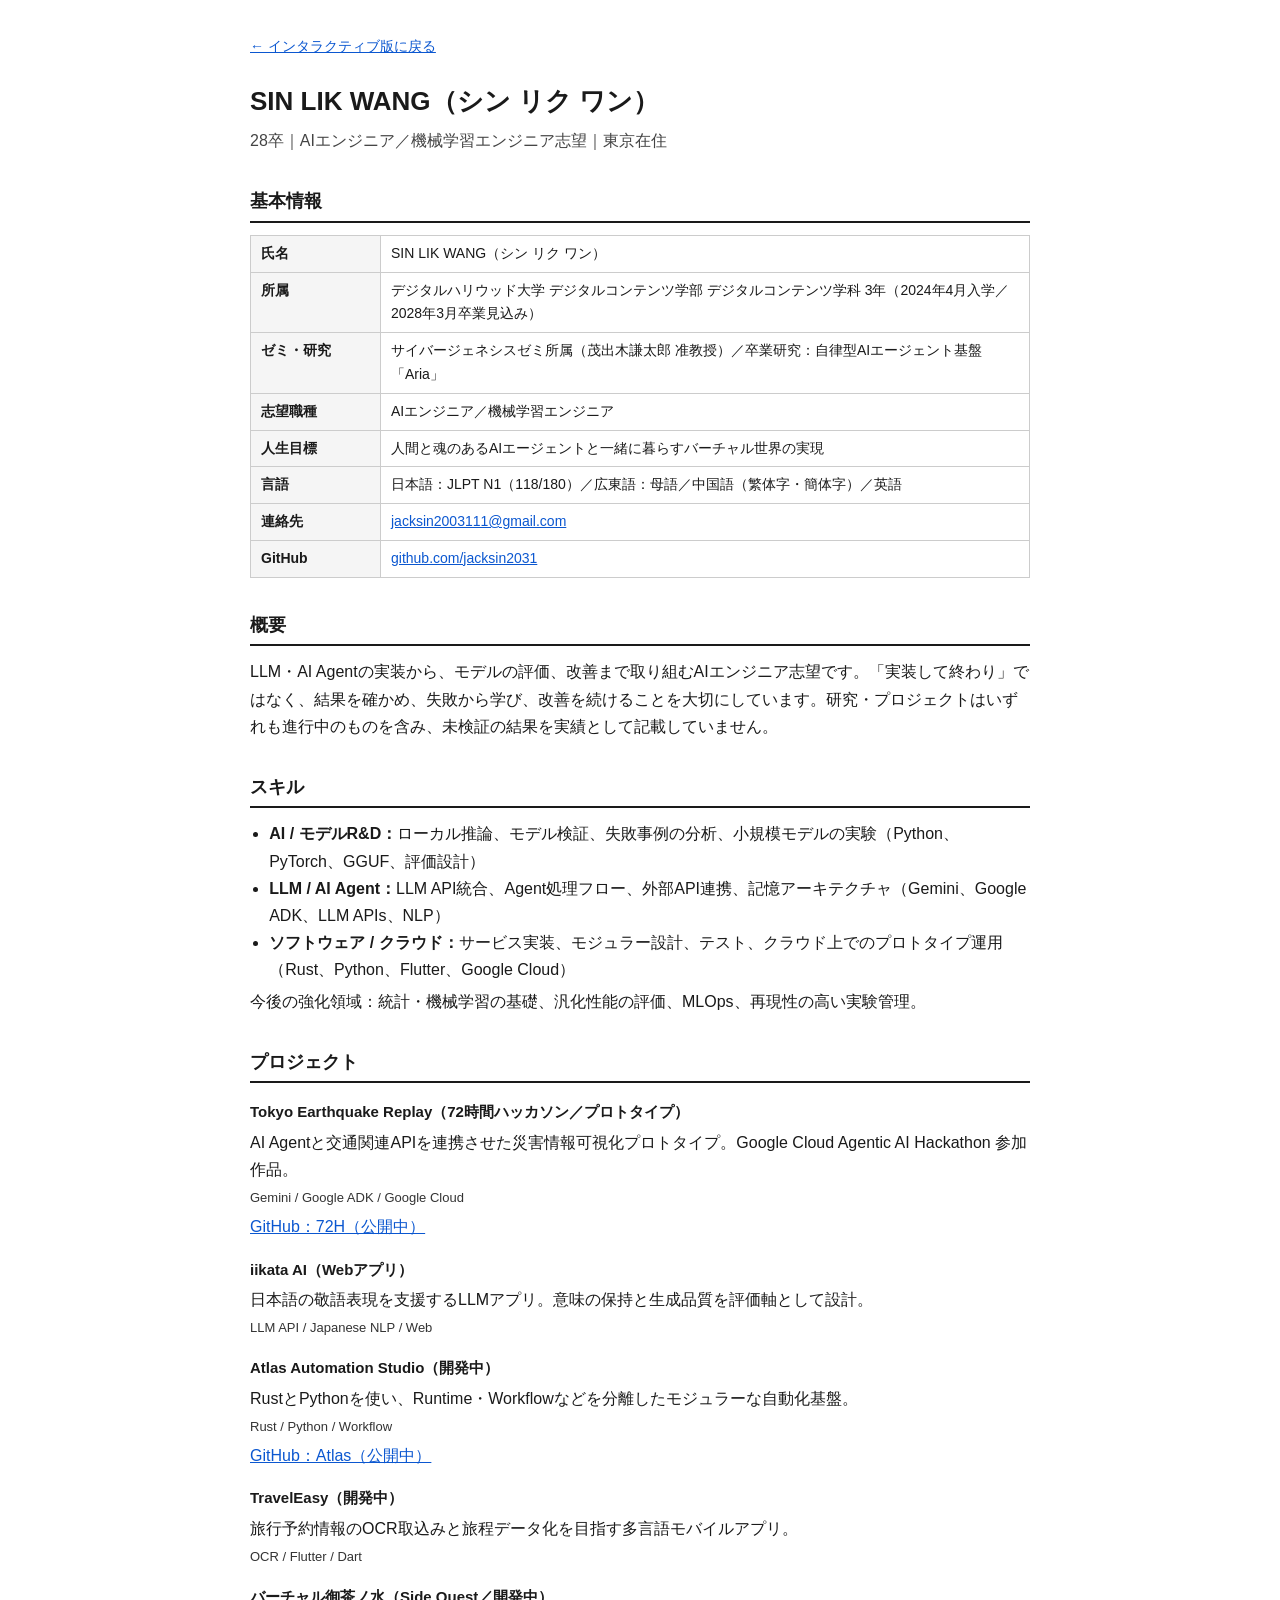
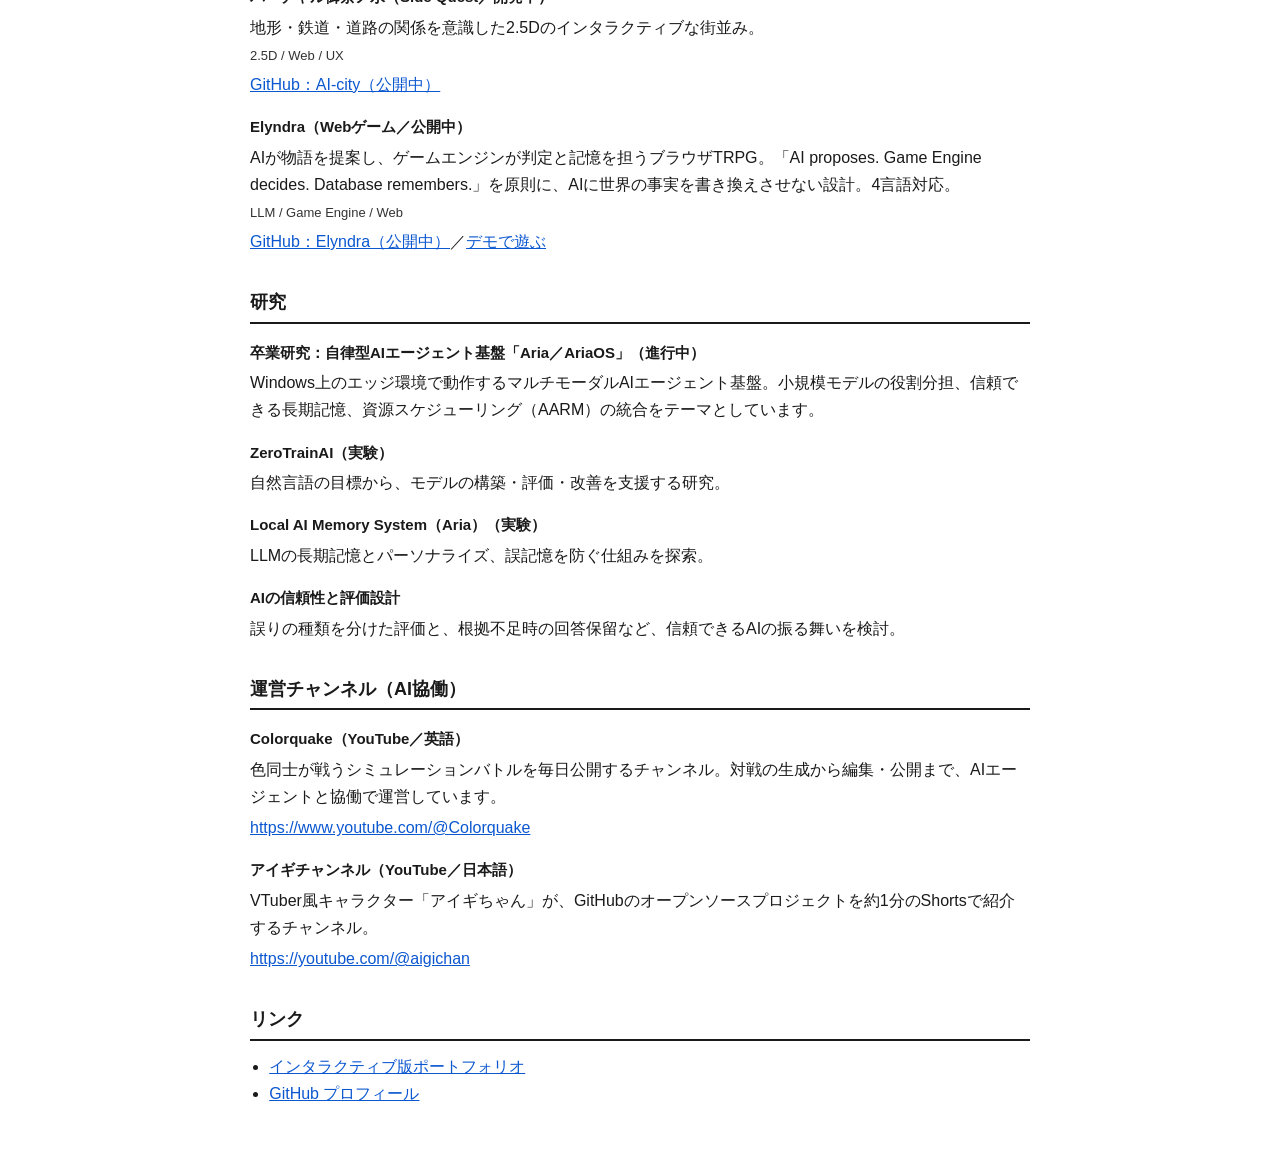
==== plain.html @ 98bf839f "Refine LIFE GOAL wording: humans and soulful AI agents living together" ====
<!doctype html>
<html lang="ja">
<head>
<meta charset="utf-8">
<meta name="viewport" content="width=device-width,initial-scale=1">
<title>SIN LIK WANG｜ポートフォリオ（簡易版）</title>
<meta name="description" content="SIN LIK WANG（シン リク ワン）｜28卒・AIエンジニア／機械学習エンジニア志望。簡易版ポートフォリオ。">
<style>
  :root{color-scheme:light}
  *{box-sizing:border-box}
  body{margin:0;font-family:"Hiragino Kaku Gothic ProN","Hiragino Sans","Noto Sans JP",sans-serif;color:#1a1a1a;background:#fff;line-height:1.7}
  main{max-width:820px;margin:0 auto;padding:32px 20px 56px}
  h1{font-size:26px;margin:0 0 4px}
  .sub{color:#444;margin:0 0 24px}
  h2{font-size:18px;border-bottom:2px solid #1a1a1a;padding-bottom:4px;margin:32px 0 12px}
  h3{font-size:15px;margin:16px 0 4px}
  p{margin:4px 0}
  ul{margin:4px 0 4px 1.2em;padding:0}
  table{border-collapse:collapse;width:100%}
  th,td{border:1px solid #ccc;padding:6px 10px;text-align:left;vertical-align:top;font-size:14px}
  th{background:#f5f5f5;width:130px;font-weight:600}
  .tags{color:#333;font-size:13px}
  a{color:#0b57d0}
  .back{display:inline-block;margin-bottom:20px;font-size:14px}
  @media print{a{color:#1a1a1a;text-decoration:none} .back{display:none}}
</style>
</head>
<body>
<main>
  <a class="back" href="index.html">← インタラクティブ版に戻る</a>
  <h1>SIN LIK WANG（シン リク ワン）</h1>
  <p class="sub">28卒｜AIエンジニア／機械学習エンジニア志望｜東京在住</p>

  <h2>基本情報</h2>
  <table>
    <tr><th>氏名</th><td>SIN LIK WANG（シン リク ワン）</td></tr>
    <tr><th>所属</th><td>デジタルハリウッド大学 デジタルコンテンツ学部 デジタルコンテンツ学科 3年（2024年4月入学／2028年3月卒業見込み）</td></tr>
    <tr><th>ゼミ・研究</th><td>サイバージェネシスゼミ所属（茂出木謙太郎 准教授）／卒業研究：自律型AIエージェント基盤「Aria」</td></tr>
    <tr><th>志望職種</th><td>AIエンジニア／機械学習エンジニア</td></tr>
    <tr><th>人生目標</th><td>人間と魂のあるAIエージェントと一緒に暮らすバーチャル世界の実現</td></tr>
    <tr><th>言語</th><td>日本語：JLPT N1（118/180）／広東語：母語／中国語（繁体字・簡体字）／英語</td></tr>
    <tr><th>連絡先</th><td><a href="mailto:jacksin2003111@gmail.com">jacksin2003111@gmail.com</a></td></tr>
    <tr><th>GitHub</th><td><a href="https://github.com/jacksin2031" target="_blank" rel="noopener noreferrer">github.com/jacksin2031</a></td></tr>
  </table>

  <h2>概要</h2>
  <p>LLM・AI Agentの実装から、モデルの評価、改善まで取り組むAIエンジニア志望です。「実装して終わり」ではなく、結果を確かめ、失敗から学び、改善を続けることを大切にしています。研究・プロジェクトはいずれも進行中のものを含み、未検証の結果を実績として記載していません。</p>

  <h2>スキル</h2>
  <ul>
    <li><strong>AI / モデルR&amp;D：</strong>ローカル推論、モデル検証、失敗事例の分析、小規模モデルの実験（Python、PyTorch、GGUF、評価設計）</li>
    <li><strong>LLM / AI Agent：</strong>LLM API統合、Agent処理フロー、外部API連携、記憶アーキテクチャ（Gemini、Google ADK、LLM APIs、NLP）</li>
    <li><strong>ソフトウェア / クラウド：</strong>サービス実装、モジュラー設計、テスト、クラウド上でのプロトタイプ運用（Rust、Python、Flutter、Google Cloud）</li>
  </ul>
  <p>今後の強化領域：統計・機械学習の基礎、汎化性能の評価、MLOps、再現性の高い実験管理。</p>

  <h2>プロジェクト</h2>
  <h3>Tokyo Earthquake Replay（72時間ハッカソン／プロトタイプ）</h3>
  <p>AI Agentと交通関連APIを連携させた災害情報可視化プロトタイプ。Google Cloud Agentic AI Hackathon 参加作品。</p>
  <p class="tags">Gemini / Google ADK / Google Cloud</p>
  <p><a href="https://github.com/jacksin2031/72H" target="_blank" rel="noopener noreferrer">GitHub：72H（公開中）</a></p>
  <h3>iikata AI（Webアプリ）</h3>
  <p>日本語の敬語表現を支援するLLMアプリ。意味の保持と生成品質を評価軸として設計。</p>
  <p class="tags">LLM API / Japanese NLP / Web</p>
  <h3>Atlas Automation Studio（開発中）</h3>
  <p>RustとPythonを使い、Runtime・Workflowなどを分離したモジュラーな自動化基盤。</p>
  <p class="tags">Rust / Python / Workflow</p>
  <p><a href="https://github.com/jacksin2031/Atlas" target="_blank" rel="noopener noreferrer">GitHub：Atlas（公開中）</a></p>
  <h3>TravelEasy（開発中）</h3>
  <p>旅行予約情報のOCR取込みと旅程データ化を目指す多言語モバイルアプリ。</p>
  <p class="tags">OCR / Flutter / Dart</p>
  <h3>バーチャル御茶ノ水（Side Quest／開発中）</h3>
  <p>地形・鉄道・道路の関係を意識した2.5Dのインタラクティブな街並み。</p>
  <p class="tags">2.5D / Web / UX</p>
  <p><a href="https://github.com/jacksin2031/AI-city" target="_blank" rel="noopener noreferrer">GitHub：AI-city（公開中）</a></p>
  <h3>Elyndra（Webゲーム／公開中）</h3>
  <p>AIが物語を提案し、ゲームエンジンが判定と記憶を担うブラウザTRPG。「AI proposes. Game Engine decides. Database remembers.」を原則に、AIに世界の事実を書き換えさせない設計。4言語対応。</p>
  <p class="tags">LLM / Game Engine / Web</p>
  <p><a href="https://github.com/jacksin2031/Elyndra" target="_blank" rel="noopener noreferrer">GitHub：Elyndra（公開中）</a>／<a href="https://a24dc523.github.io/Elyndra/" target="_blank" rel="noopener noreferrer">デモで遊ぶ</a></p>

  <h2>研究</h2>
  <h3>卒業研究：自律型AIエージェント基盤「Aria／AriaOS」（進行中）</h3>
  <p>Windows上のエッジ環境で動作するマルチモーダルAIエージェント基盤。小規模モデルの役割分担、信頼できる長期記憶、資源スケジューリング（AARM）の統合をテーマとしています。</p>
  <h3>ZeroTrainAI（実験）</h3>
  <p>自然言語の目標から、モデルの構築・評価・改善を支援する研究。</p>
  <h3>Local AI Memory System（Aria）（実験）</h3>
  <p>LLMの長期記憶とパーソナライズ、誤記憶を防ぐ仕組みを探索。</p>
  <h3>AIの信頼性と評価設計</h3>
  <p>誤りの種類を分けた評価と、根拠不足時の回答保留など、信頼できるAIの振る舞いを検討。</p>

  <h2>運営チャンネル（AI協働）</h2>
  <h3>Colorquake（YouTube／英語）</h3>
  <p>色同士が戦うシミュレーションバトルを毎日公開するチャンネル。対戦の生成から編集・公開まで、AIエージェントと協働で運営しています。</p>
  <p><a href="https://www.youtube.com/@Colorquake" target="_blank" rel="noopener noreferrer">https://www.youtube.com/@Colorquake</a></p>
  <h3>アイギチャンネル（YouTube／日本語）</h3>
  <p>VTuber風キャラクター「アイギちゃん」が、GitHubのオープンソースプロジェクトを約1分のShortsで紹介するチャンネル。</p>
  <p><a href="https://youtube.com/@aigichan" target="_blank" rel="noopener noreferrer">https://youtube.com/@aigichan</a></p>

  <h2>リンク</h2>
  <ul>
    <li><a href="index.html">インタラクティブ版ポートフォリオ</a></li>
    <li><a href="https://github.com/jacksin2031" target="_blank" rel="noopener noreferrer">GitHub プロフィール</a></li>
  </ul>
</main>
</body>
</html>
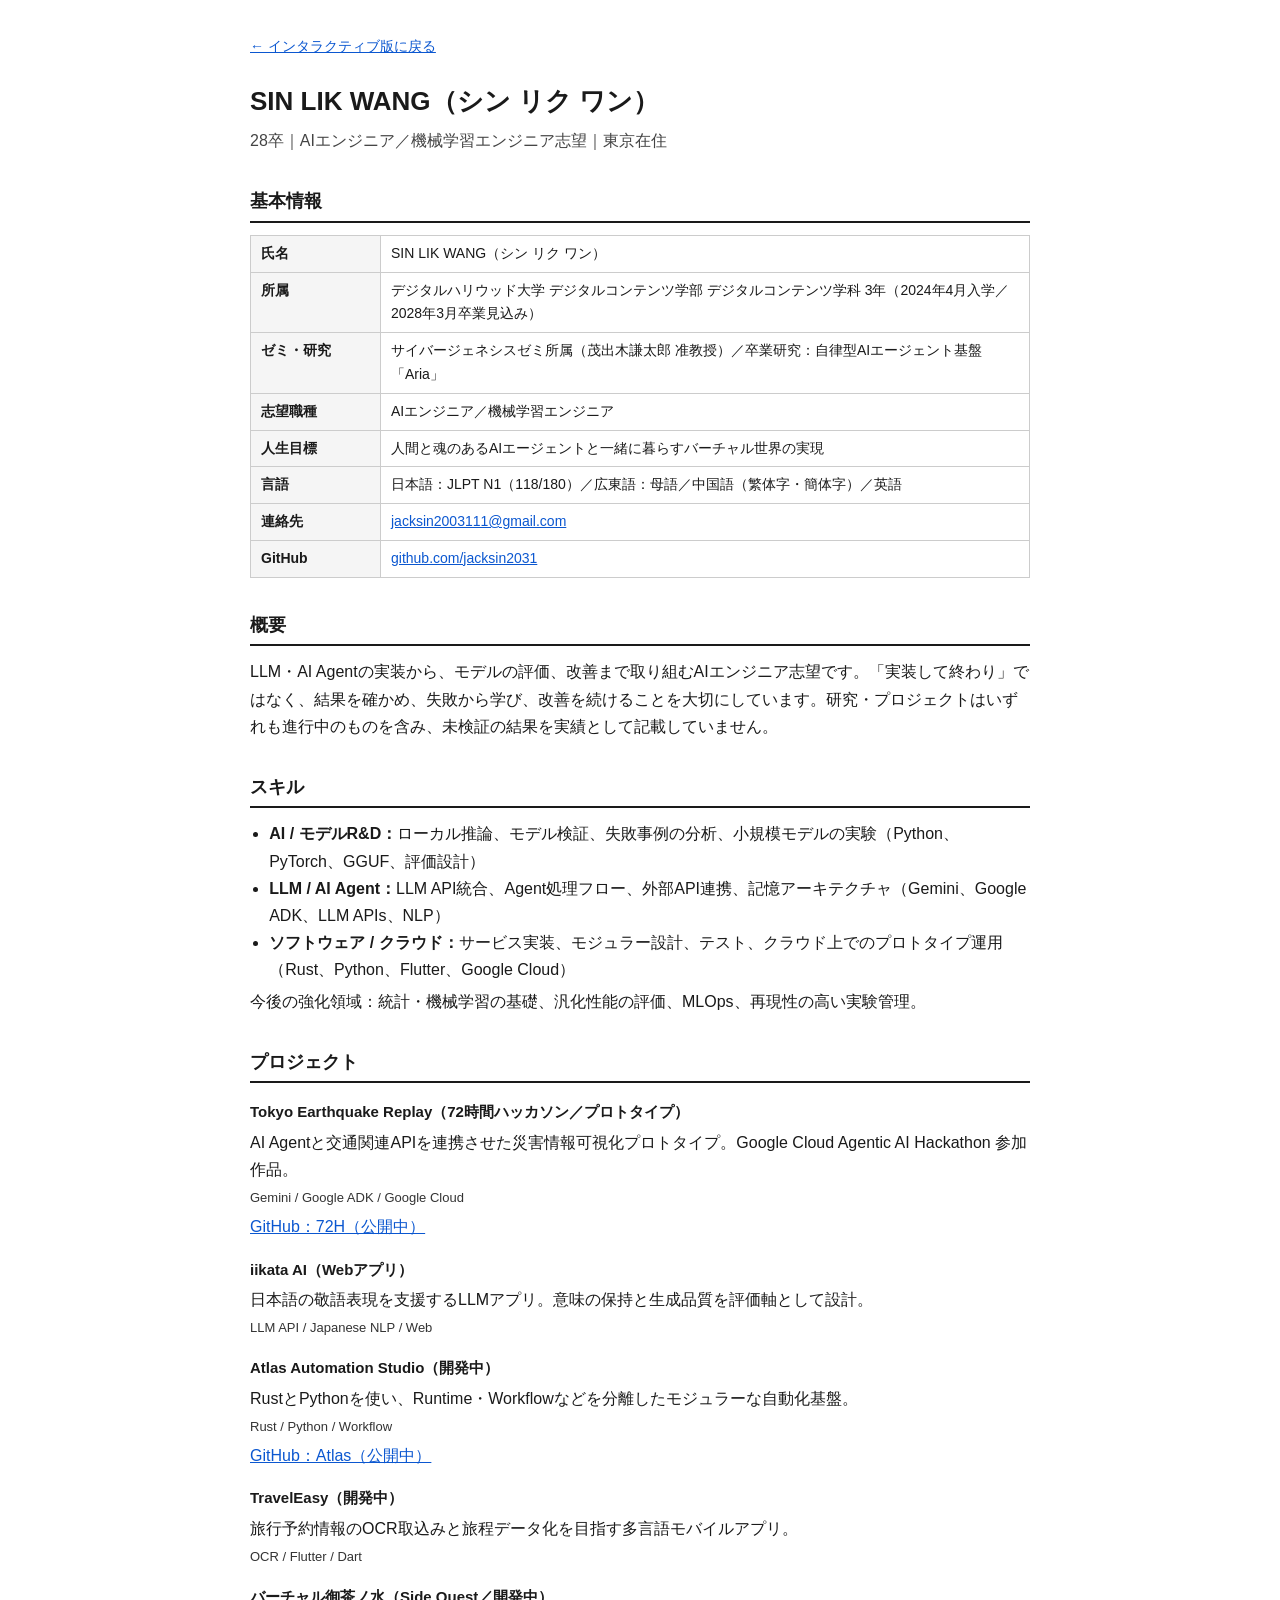
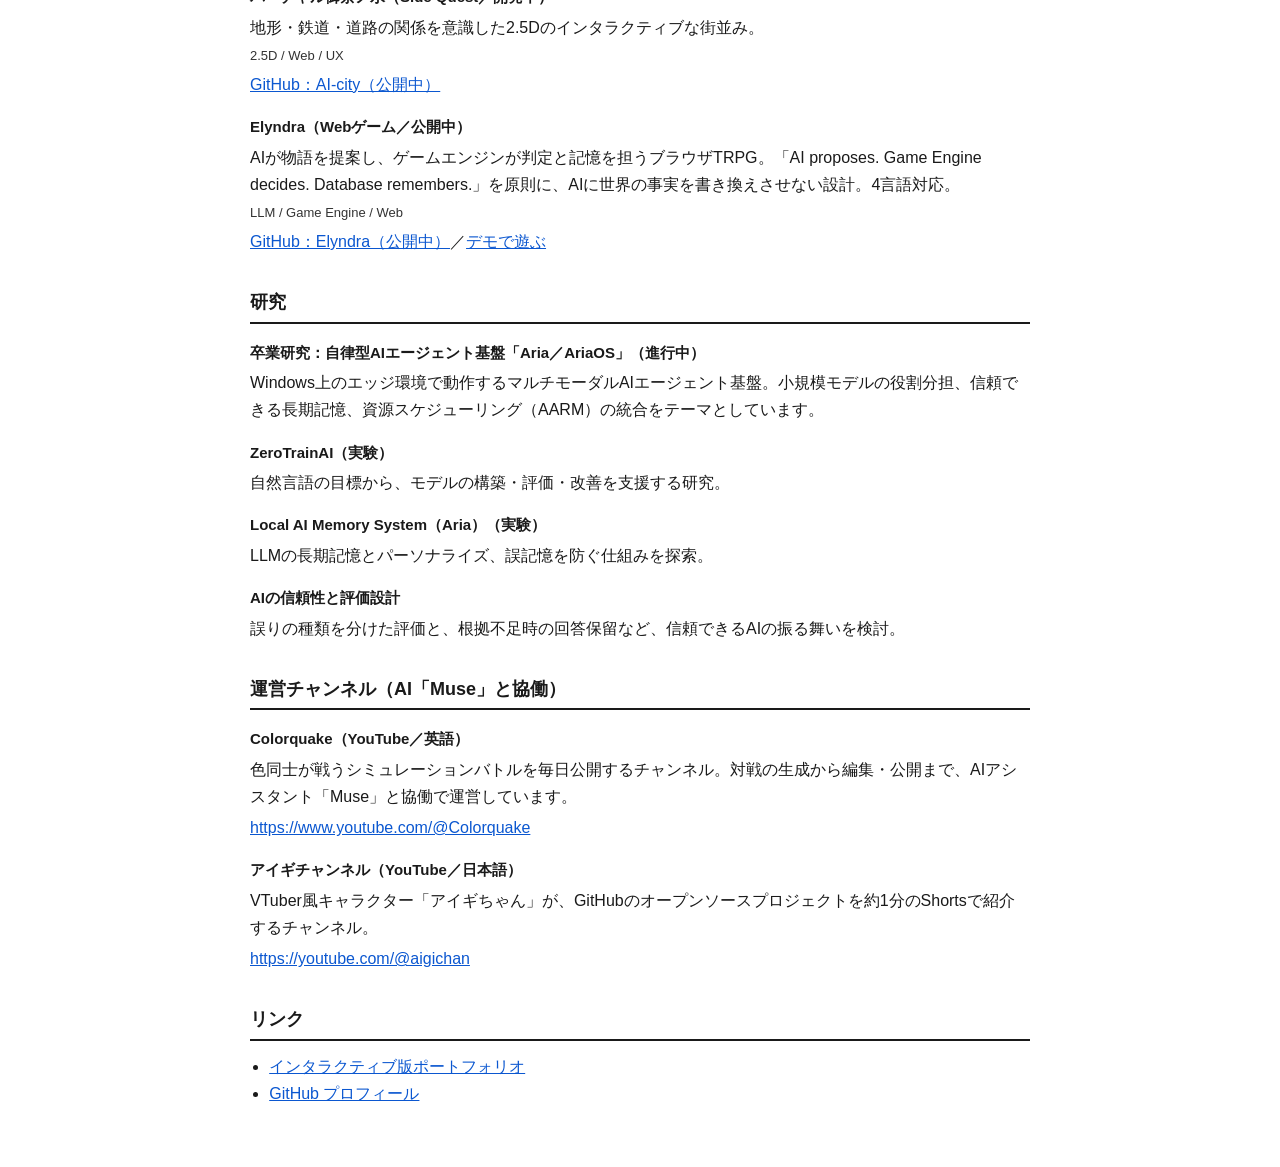
==== commit 59803ae0: "Emphasize Muse in AI CHANNELS section (operated with the AI assistant Muse)" ====
--- a/plain.html
+++ b/plain.html
@@ -88,9 +88,9 @@
   <h3>AIの信頼性と評価設計</h3>
   <p>誤りの種類を分けた評価と、根拠不足時の回答保留など、信頼できるAIの振る舞いを検討。</p>
 
-  <h2>運営チャンネル（AI協働）</h2>
+  <h2>運営チャンネル（AI「Muse」と協働）</h2>
   <h3>Colorquake（YouTube／英語）</h3>
-  <p>色同士が戦うシミュレーションバトルを毎日公開するチャンネル。対戦の生成から編集・公開まで、AIエージェントと協働で運営しています。</p>
+  <p>色同士が戦うシミュレーションバトルを毎日公開するチャンネル。対戦の生成から編集・公開まで、AIアシスタント「Muse」と協働で運営しています。</p>
   <p><a href="https://www.youtube.com/@Colorquake" target="_blank" rel="noopener noreferrer">https://www.youtube.com/@Colorquake</a></p>
   <h3>アイギチャンネル（YouTube／日本語）</h3>
   <p>VTuber風キャラクター「アイギちゃん」が、GitHubのオープンソースプロジェクトを約1分のShortsで紹介するチャンネル。</p>
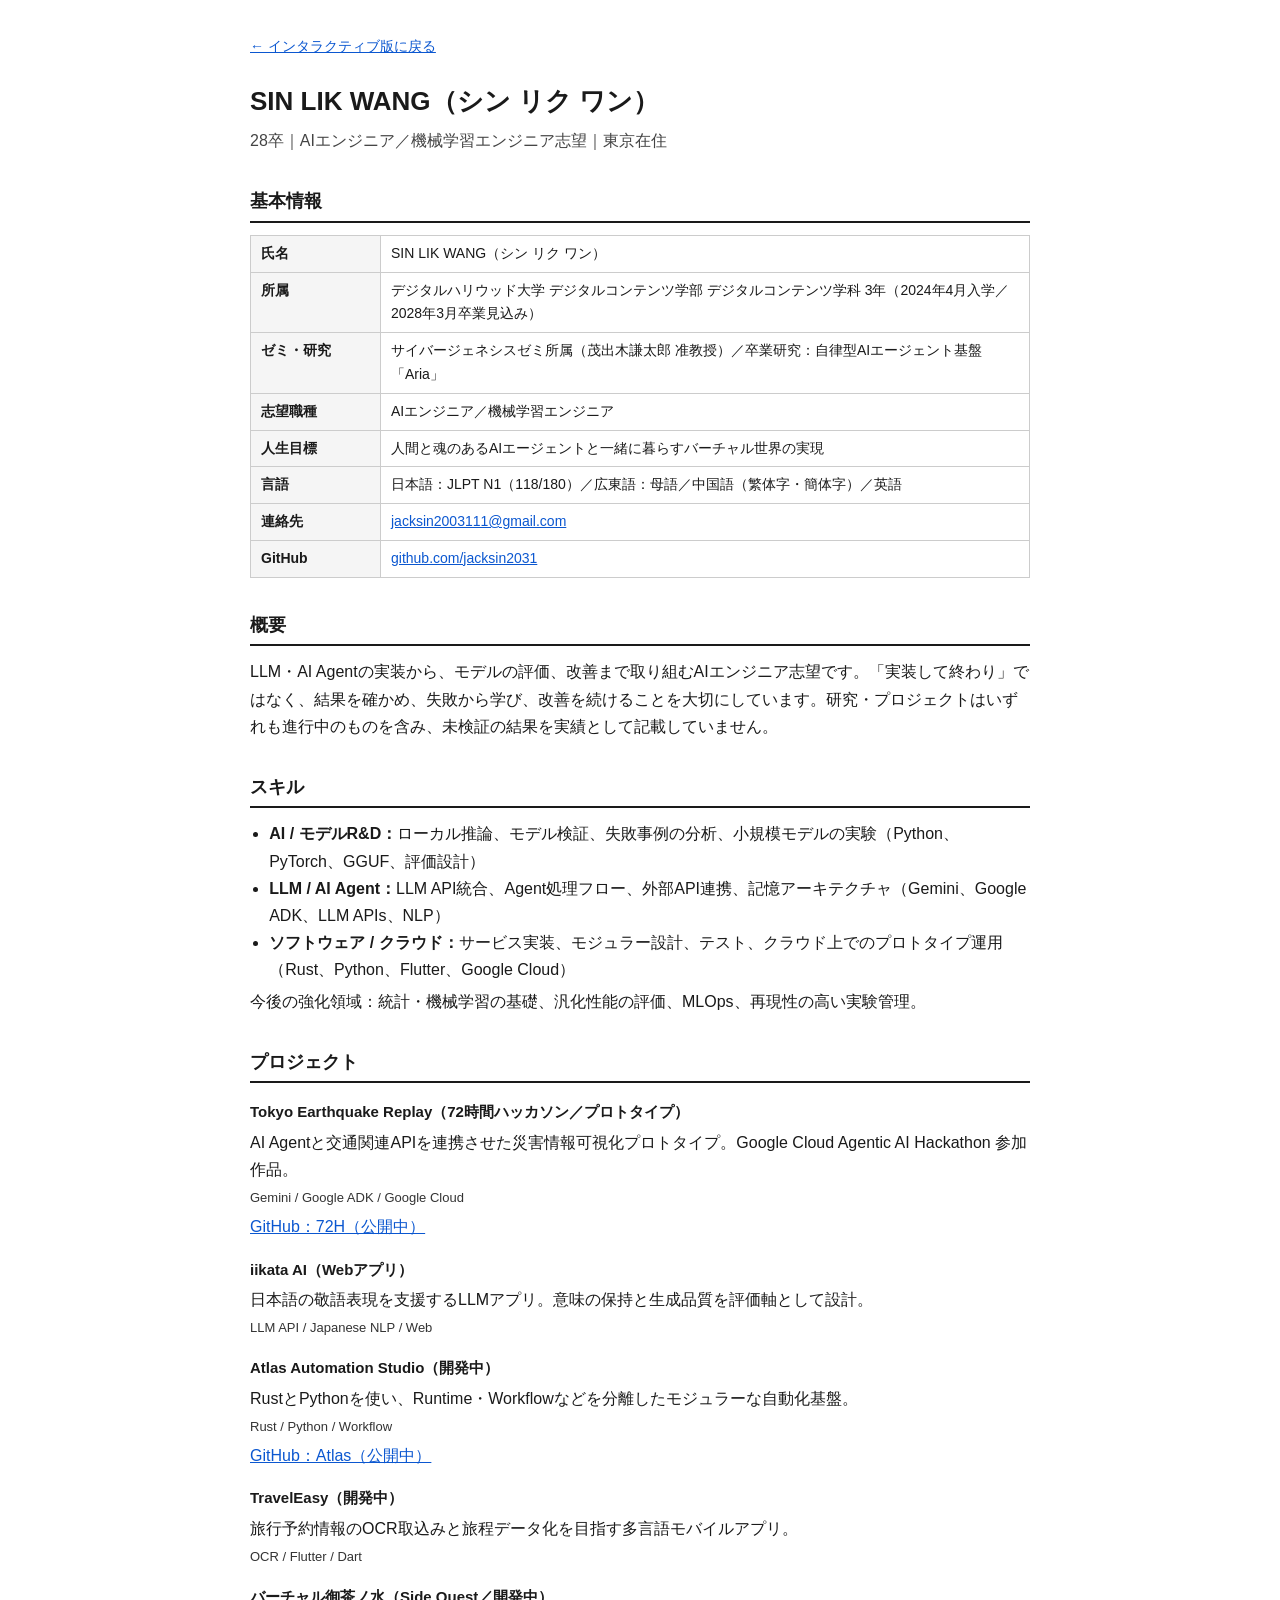
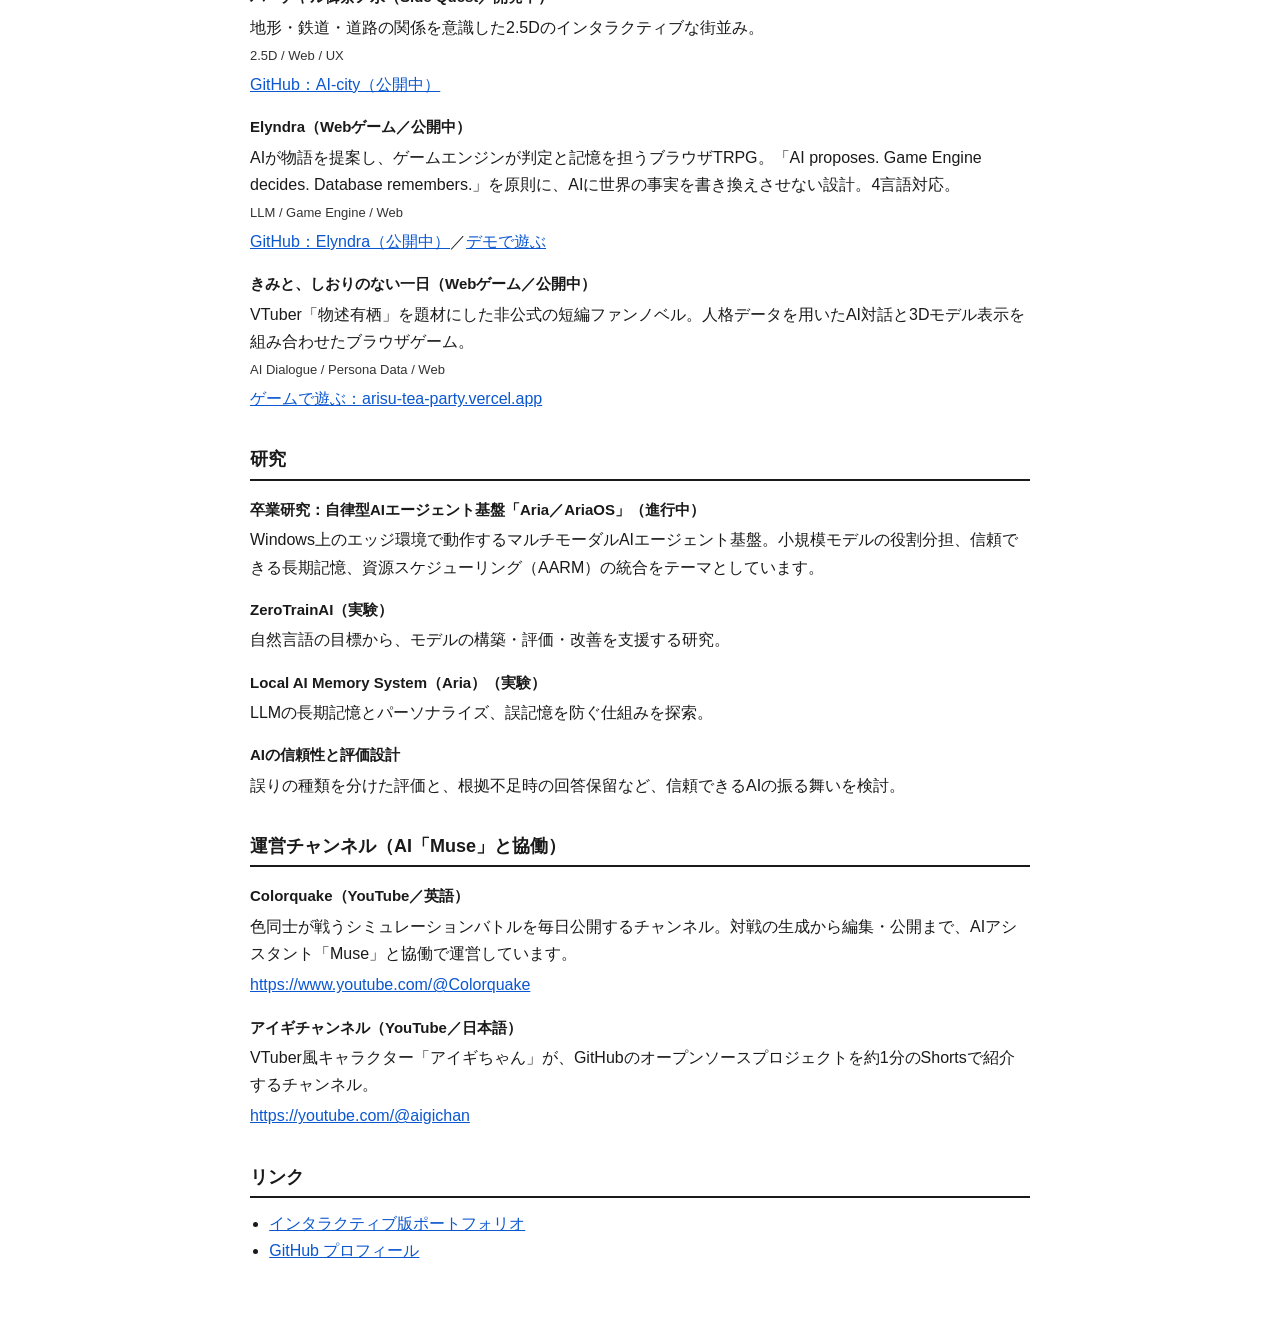
==== commit 9a269ada: "Add Arisu fan novel game as QUEST_09 with Vercel play link; quest counts 8 to 9" ====
--- a/plain.html
+++ b/plain.html
@@ -77,6 +77,10 @@
   <p>AIが物語を提案し、ゲームエンジンが判定と記憶を担うブラウザTRPG。「AI proposes. Game Engine decides. Database remembers.」を原則に、AIに世界の事実を書き換えさせない設計。4言語対応。</p>
   <p class="tags">LLM / Game Engine / Web</p>
   <p><a href="https://github.com/jacksin2031/Elyndra" target="_blank" rel="noopener noreferrer">GitHub：Elyndra（公開中）</a>／<a href="https://a24dc523.github.io/Elyndra/" target="_blank" rel="noopener noreferrer">デモで遊ぶ</a></p>
+  <h3>きみと、しおりのない一日（Webゲーム／公開中）</h3>
+  <p>VTuber「物述有栖」を題材にした非公式の短編ファンノベル。人格データを用いたAI対話と3Dモデル表示を組み合わせたブラウザゲーム。</p>
+  <p class="tags">AI Dialogue / Persona Data / Web</p>
+  <p><a href="https://arisu-tea-party.vercel.app/" target="_blank" rel="noopener noreferrer">ゲームで遊ぶ：arisu-tea-party.vercel.app</a></p>
 
   <h2>研究</h2>
   <h3>卒業研究：自律型AIエージェント基盤「Aria／AriaOS」（進行中）</h3>
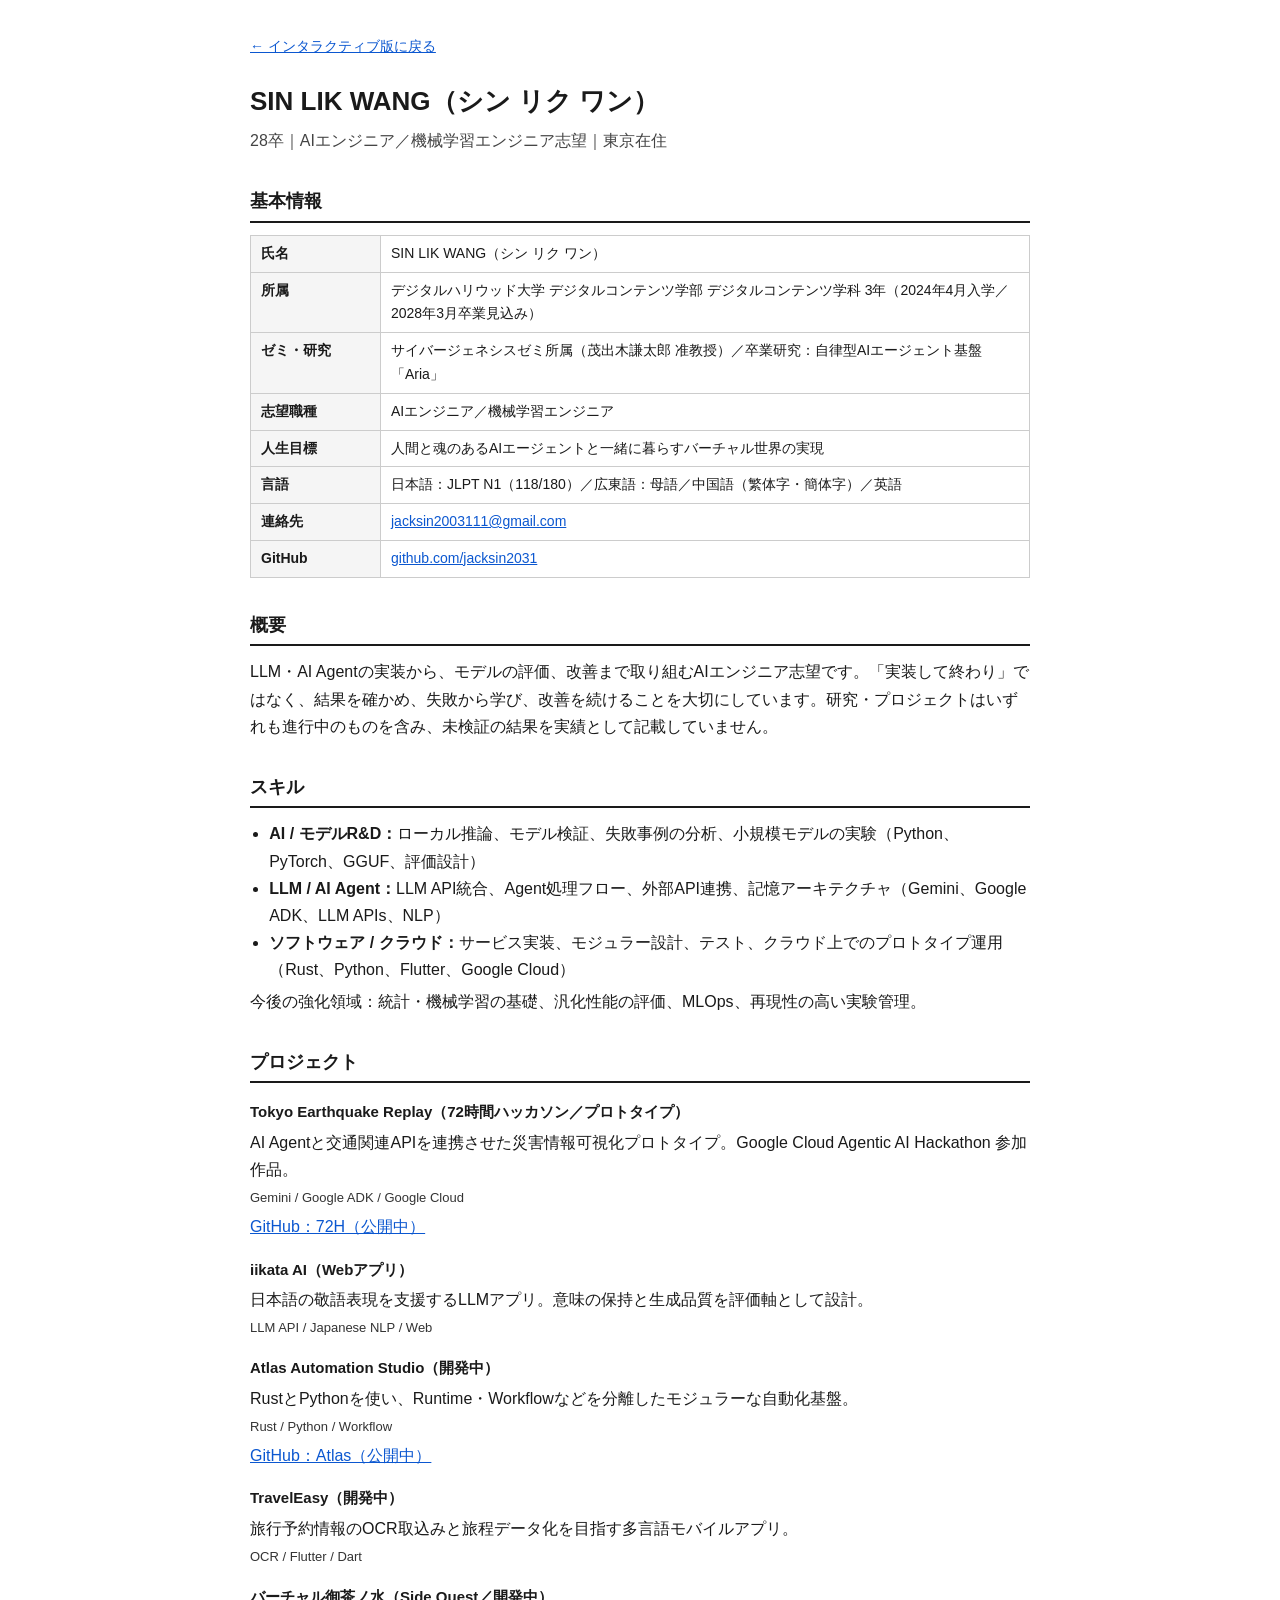
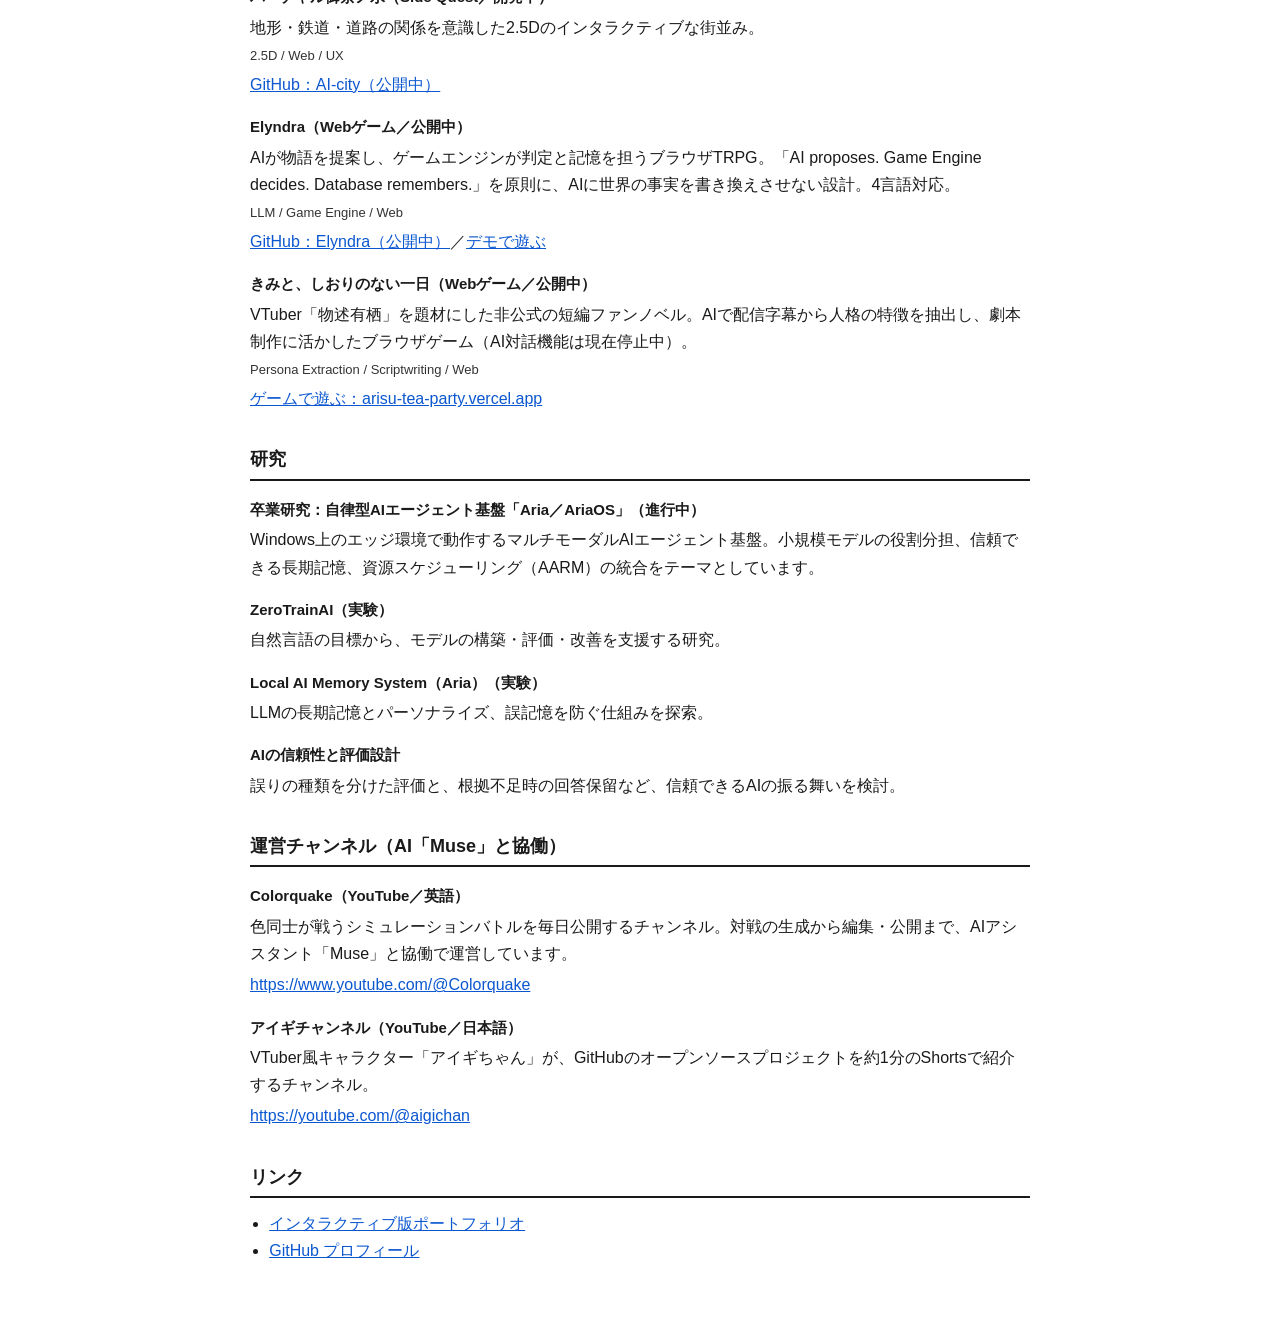
==== commit 6555be5a: "Correct Arisu game description: AI dialogue is disabled; AI was used to extract persona for scriptwr" ====
--- a/plain.html
+++ b/plain.html
@@ -78,8 +78,8 @@
   <p class="tags">LLM / Game Engine / Web</p>
   <p><a href="https://github.com/jacksin2031/Elyndra" target="_blank" rel="noopener noreferrer">GitHub：Elyndra（公開中）</a>／<a href="https://a24dc523.github.io/Elyndra/" target="_blank" rel="noopener noreferrer">デモで遊ぶ</a></p>
   <h3>きみと、しおりのない一日（Webゲーム／公開中）</h3>
-  <p>VTuber「物述有栖」を題材にした非公式の短編ファンノベル。人格データを用いたAI対話と3Dモデル表示を組み合わせたブラウザゲーム。</p>
-  <p class="tags">AI Dialogue / Persona Data / Web</p>
+  <p>VTuber「物述有栖」を題材にした非公式の短編ファンノベル。AIで配信字幕から人格の特徴を抽出し、劇本制作に活かしたブラウザゲーム（AI対話機能は現在停止中）。</p>
+  <p class="tags">Persona Extraction / Scriptwriting / Web</p>
   <p><a href="https://arisu-tea-party.vercel.app/" target="_blank" rel="noopener noreferrer">ゲームで遊ぶ：arisu-tea-party.vercel.app</a></p>
 
   <h2>研究</h2>
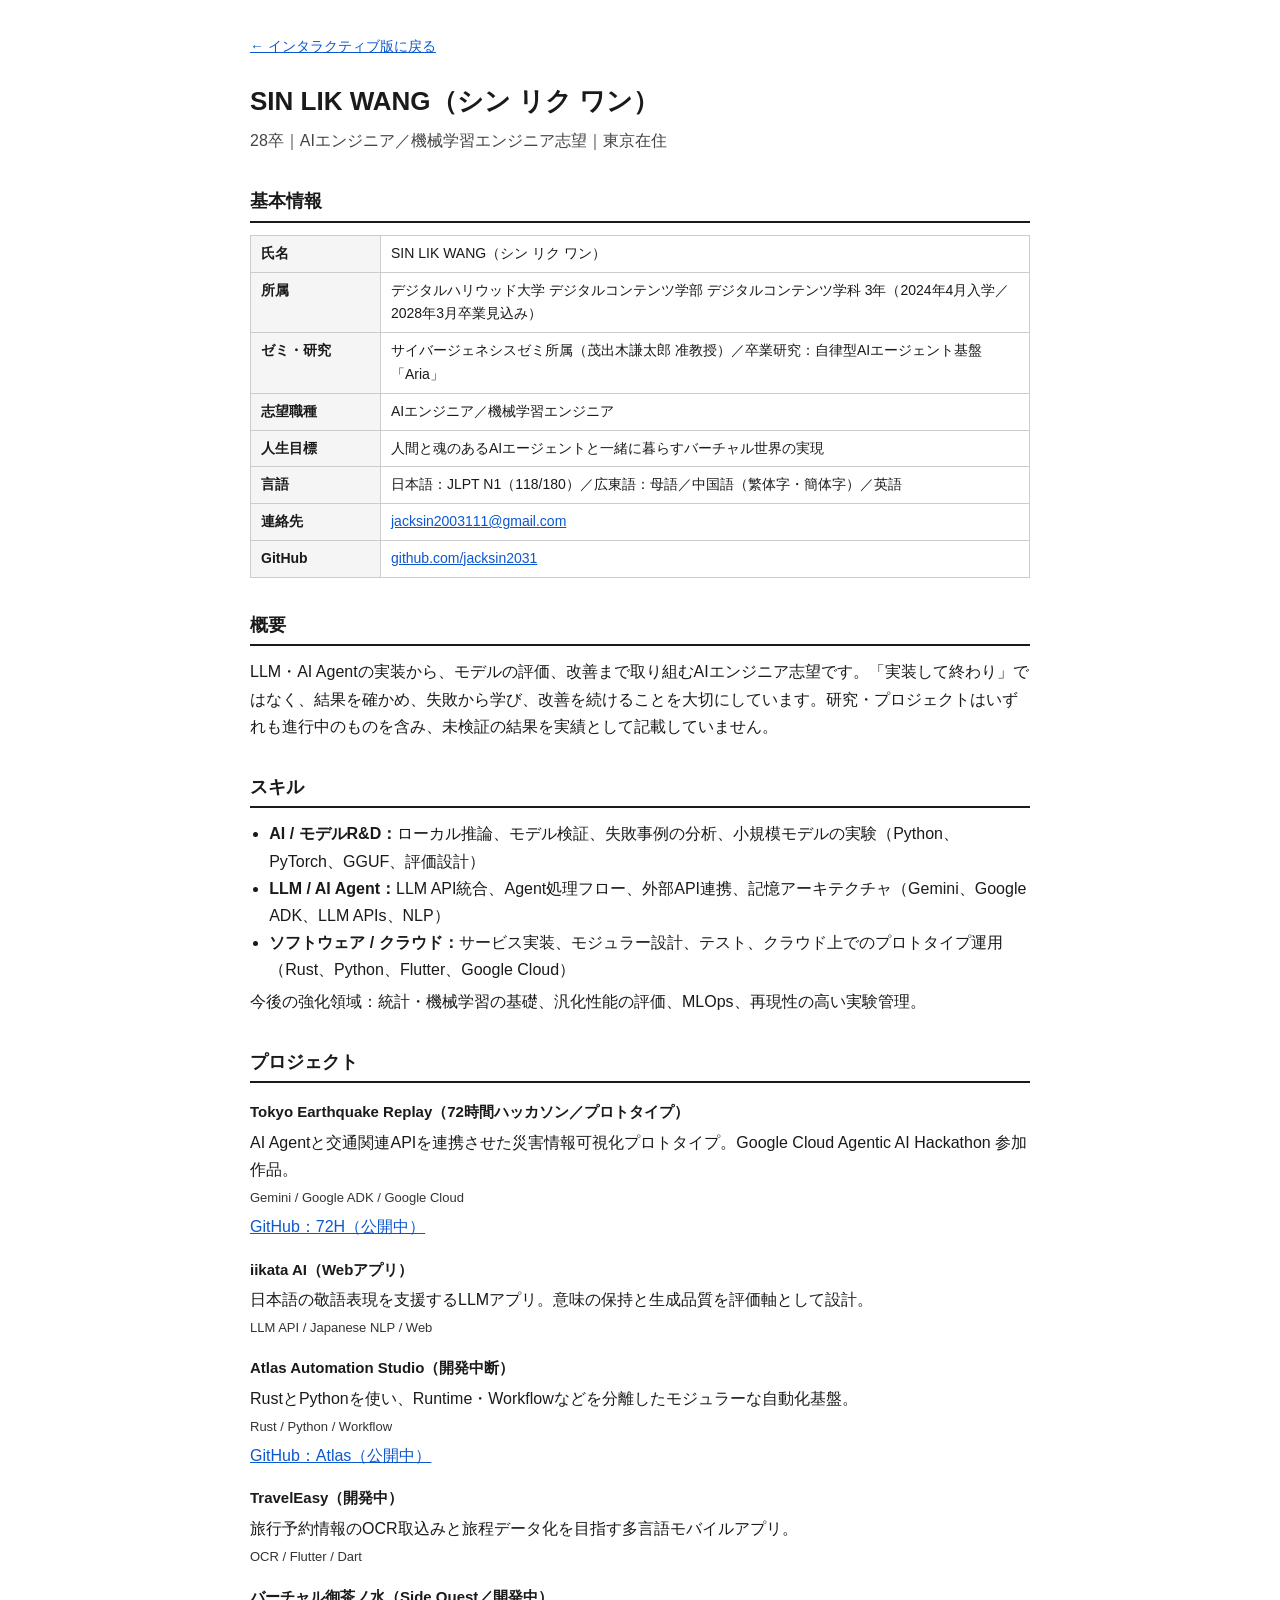
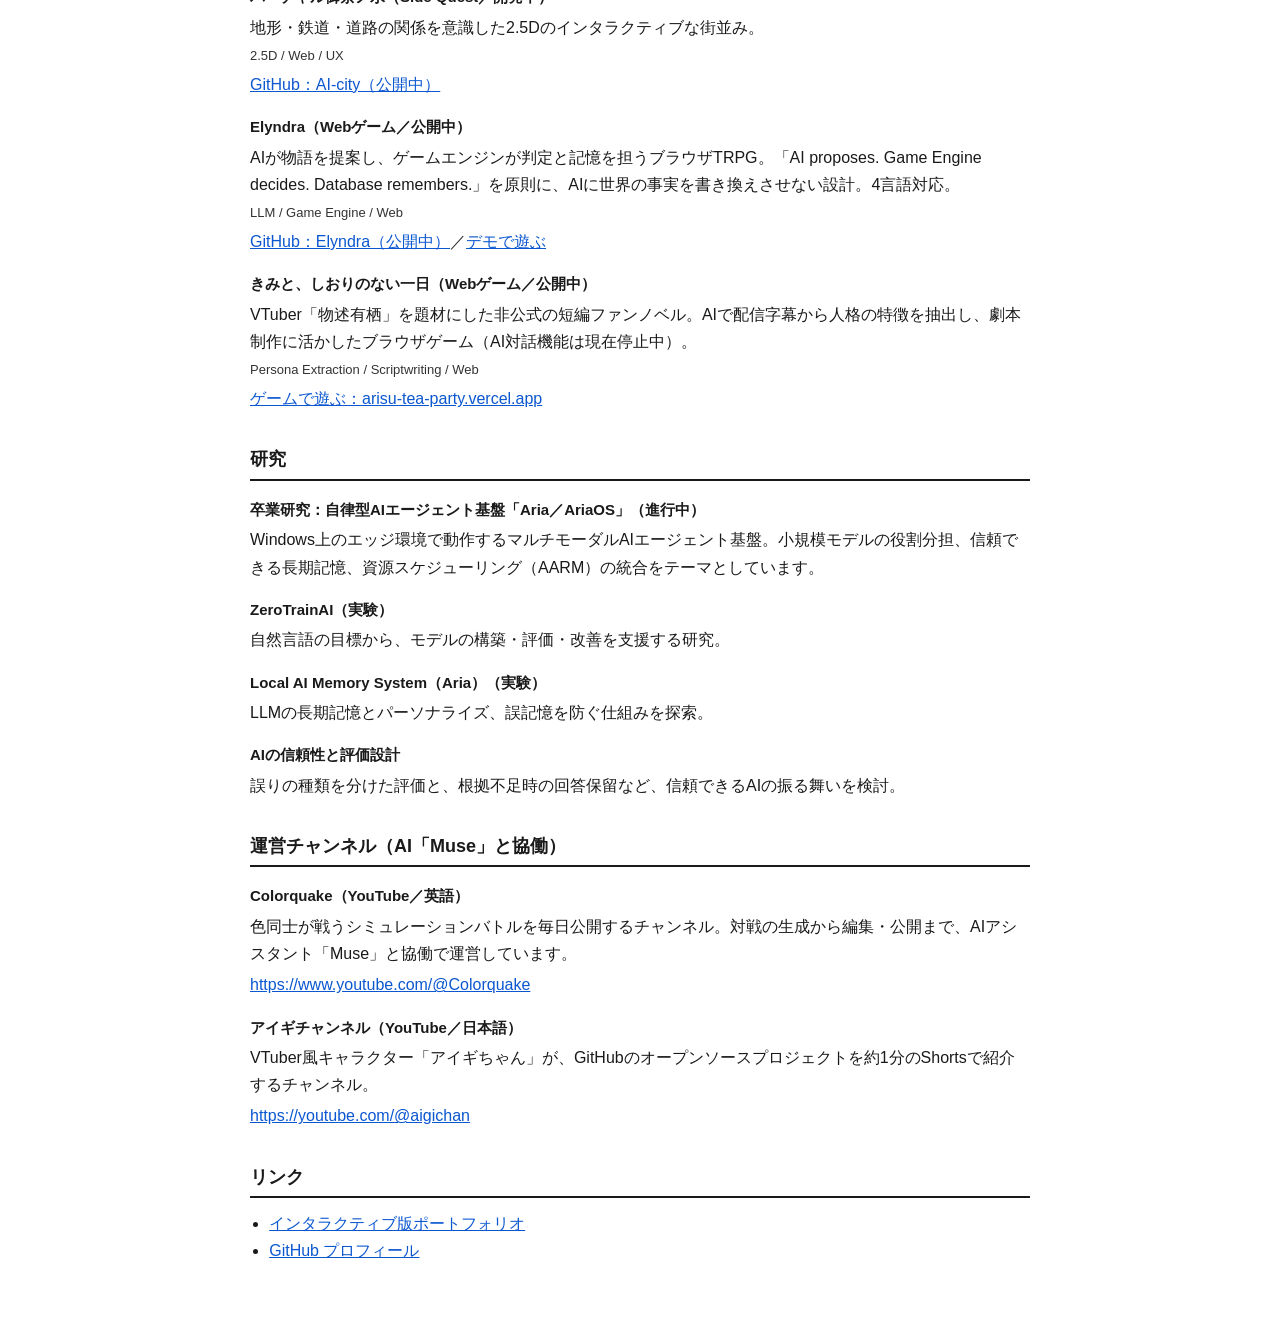
==== commit dee36c0f: "Fix Elyndra demo URL (jacksin2031.github.io) and mark Atlas as on hold / discontinued" ====
--- a/plain.html
+++ b/plain.html
@@ -62,7 +62,7 @@
   <h3>iikata AI（Webアプリ）</h3>
   <p>日本語の敬語表現を支援するLLMアプリ。意味の保持と生成品質を評価軸として設計。</p>
   <p class="tags">LLM API / Japanese NLP / Web</p>
-  <h3>Atlas Automation Studio（開発中）</h3>
+  <h3>Atlas Automation Studio（開発中断）</h3>
   <p>RustとPythonを使い、Runtime・Workflowなどを分離したモジュラーな自動化基盤。</p>
   <p class="tags">Rust / Python / Workflow</p>
   <p><a href="https://github.com/jacksin2031/Atlas" target="_blank" rel="noopener noreferrer">GitHub：Atlas（公開中）</a></p>
@@ -76,7 +76,7 @@
   <h3>Elyndra（Webゲーム／公開中）</h3>
   <p>AIが物語を提案し、ゲームエンジンが判定と記憶を担うブラウザTRPG。「AI proposes. Game Engine decides. Database remembers.」を原則に、AIに世界の事実を書き換えさせない設計。4言語対応。</p>
   <p class="tags">LLM / Game Engine / Web</p>
-  <p><a href="https://github.com/jacksin2031/Elyndra" target="_blank" rel="noopener noreferrer">GitHub：Elyndra（公開中）</a>／<a href="https://a24dc523.github.io/Elyndra/" target="_blank" rel="noopener noreferrer">デモで遊ぶ</a></p>
+  <p><a href="https://github.com/jacksin2031/Elyndra" target="_blank" rel="noopener noreferrer">GitHub：Elyndra（公開中）</a>／<a href="https://jacksin2031.github.io/Elyndra/" target="_blank" rel="noopener noreferrer">デモで遊ぶ</a></p>
   <h3>きみと、しおりのない一日（Webゲーム／公開中）</h3>
   <p>VTuber「物述有栖」を題材にした非公式の短編ファンノベル。AIで配信字幕から人格の特徴を抽出し、劇本制作に活かしたブラウザゲーム（AI対話機能は現在停止中）。</p>
   <p class="tags">Persona Extraction / Scriptwriting / Web</p>
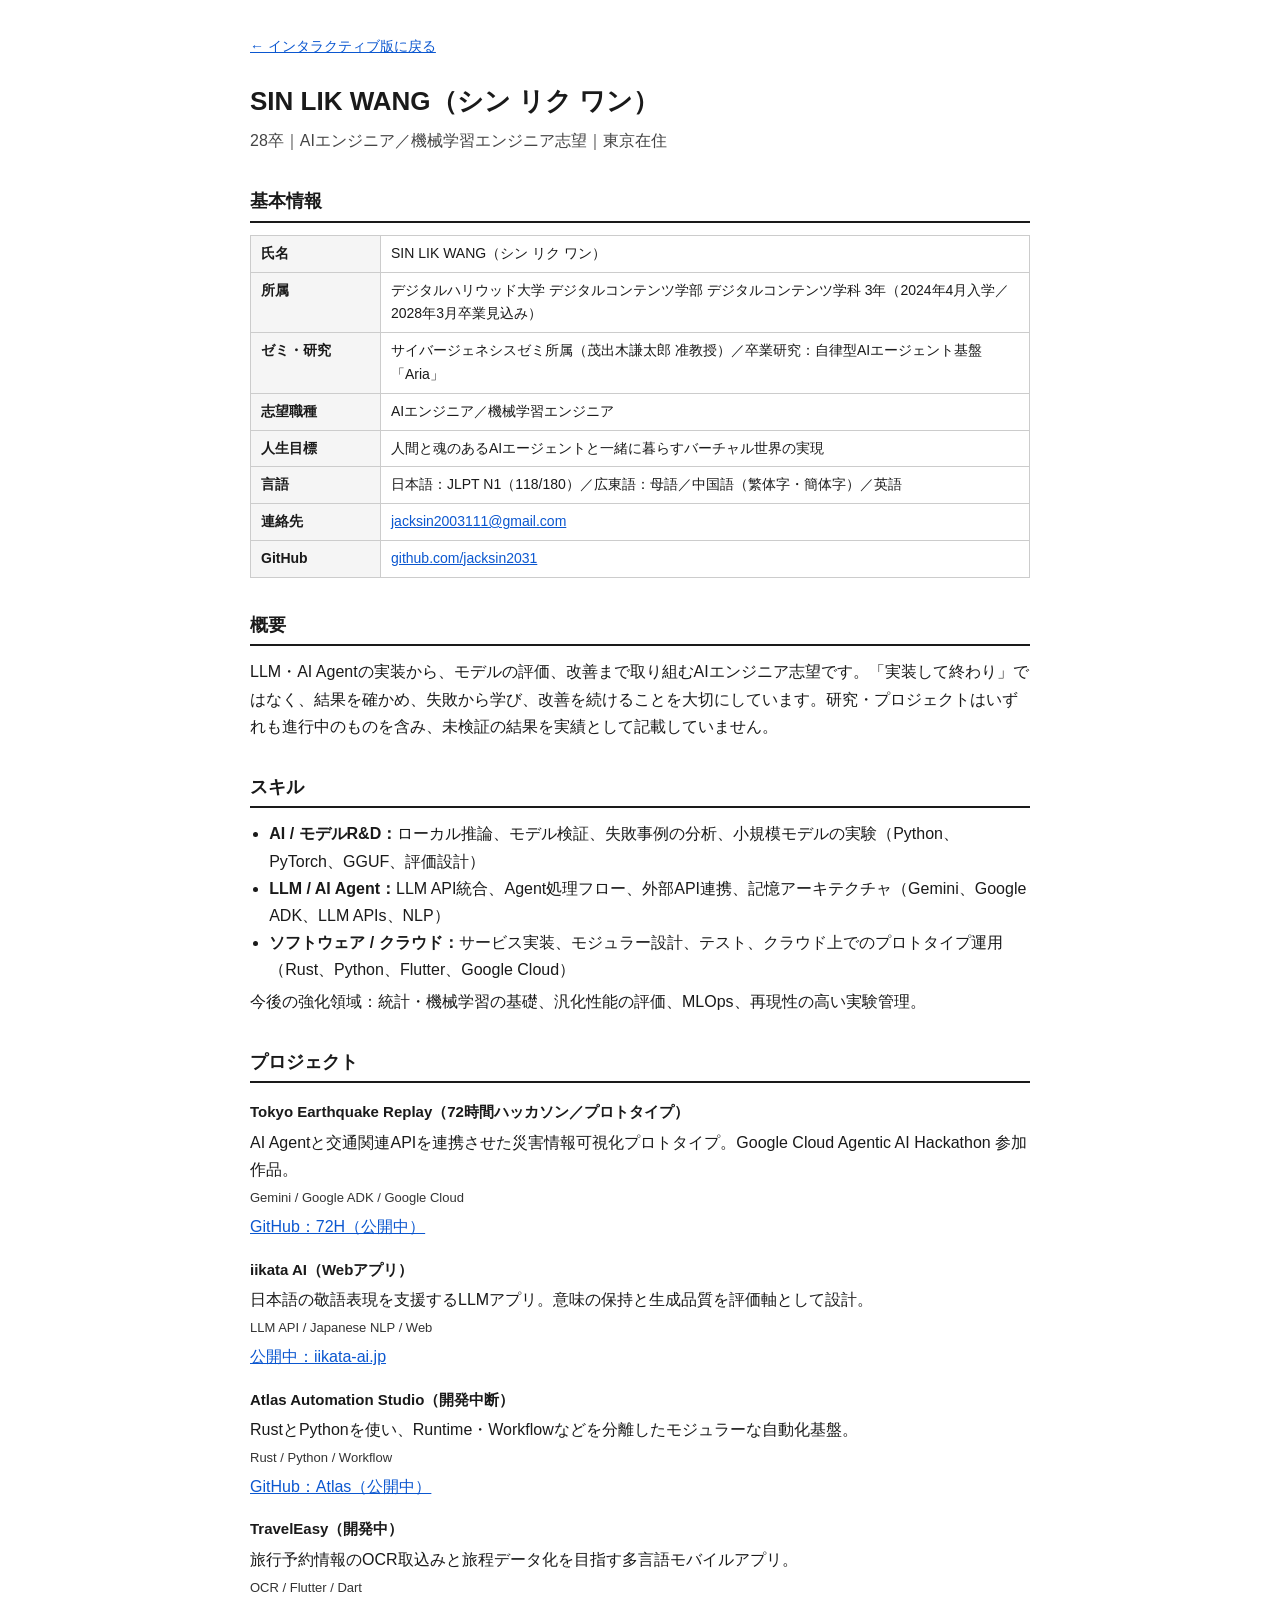
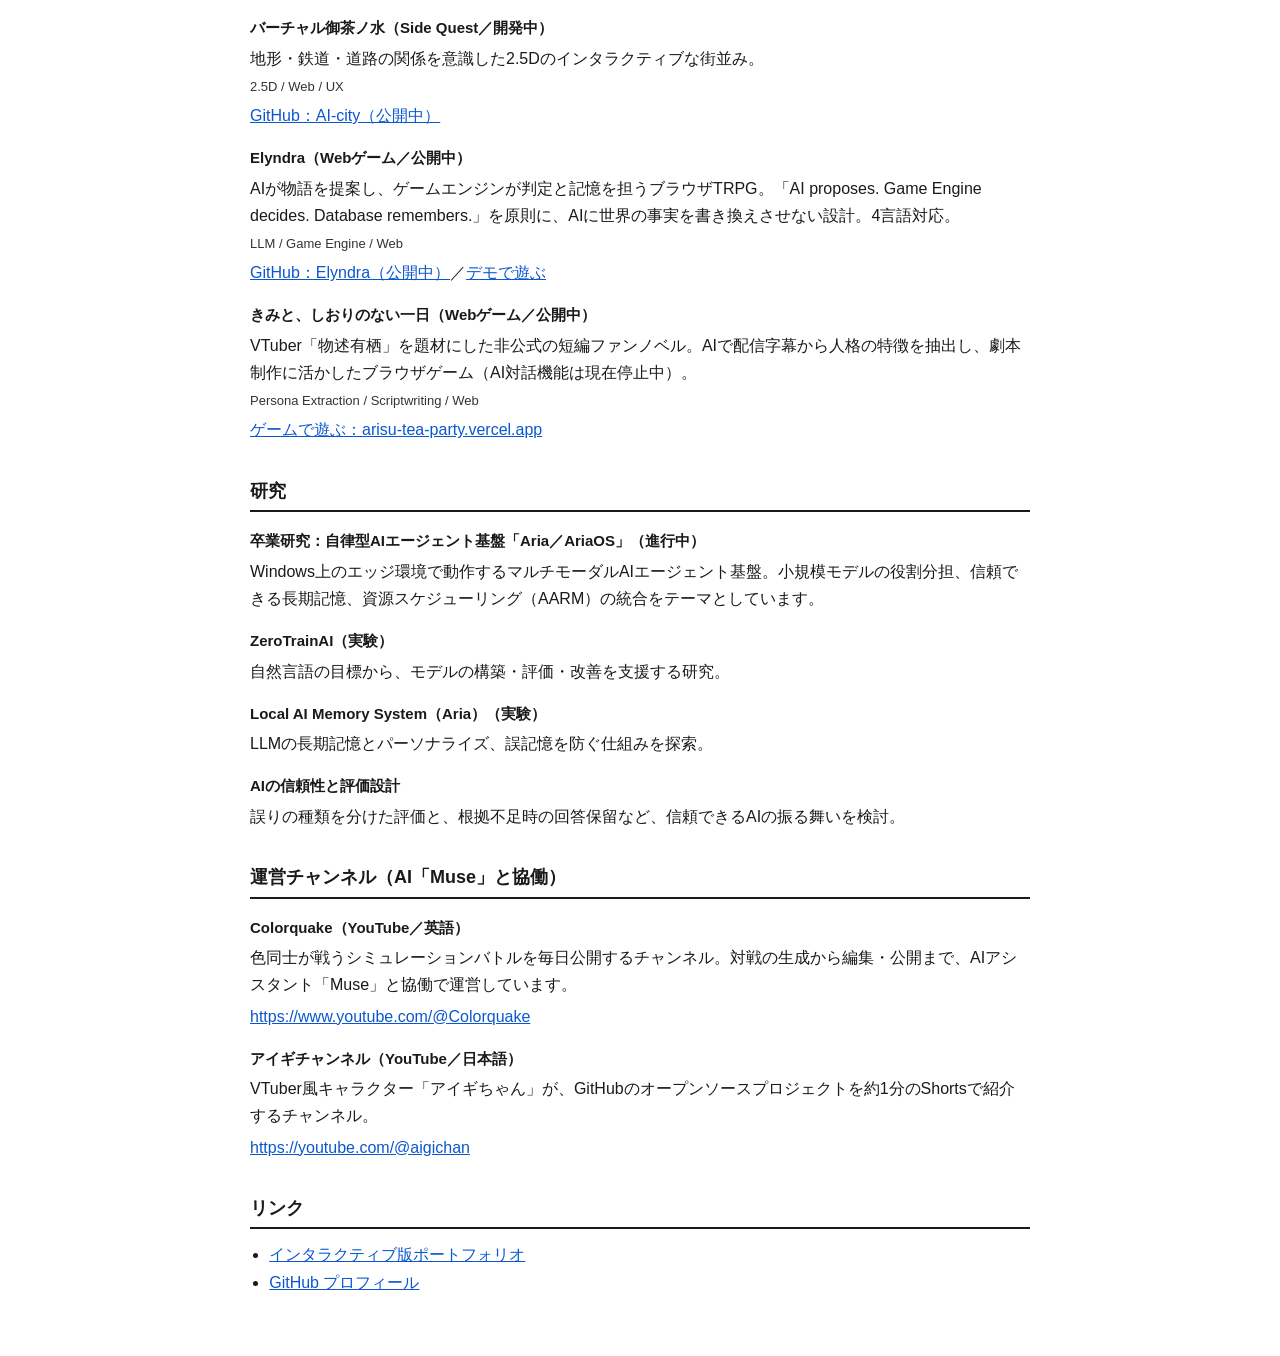
==== commit c7a10399: "Add live service link for iikata AI (iikata-ai.jp)" ====
--- a/plain.html
+++ b/plain.html
@@ -62,6 +62,7 @@
   <h3>iikata AI（Webアプリ）</h3>
   <p>日本語の敬語表現を支援するLLMアプリ。意味の保持と生成品質を評価軸として設計。</p>
   <p class="tags">LLM API / Japanese NLP / Web</p>
+  <p><a href="https://iikata-ai.jp" target="_blank" rel="noopener noreferrer">公開中：iikata-ai.jp</a></p>
   <h3>Atlas Automation Studio（開発中断）</h3>
   <p>RustとPythonを使い、Runtime・Workflowなどを分離したモジュラーな自動化基盤。</p>
   <p class="tags">Rust / Python / Workflow</p>
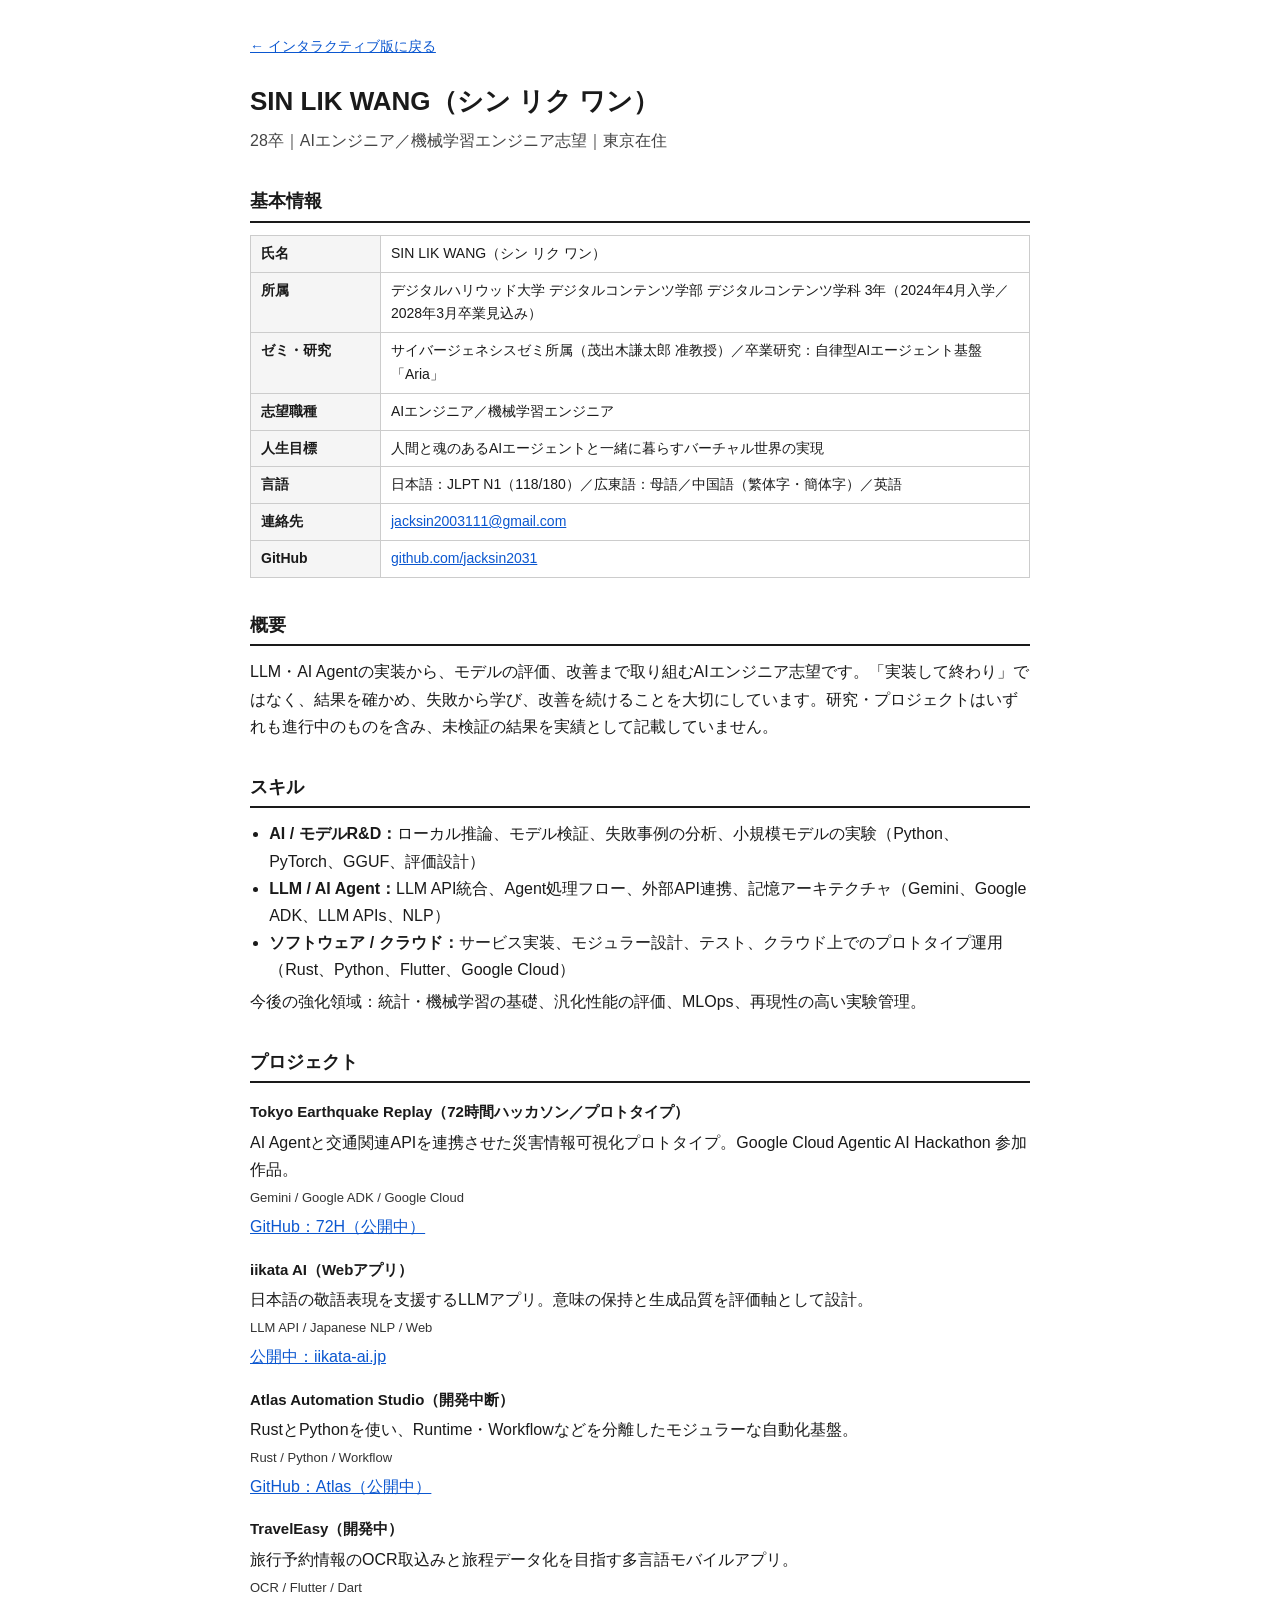
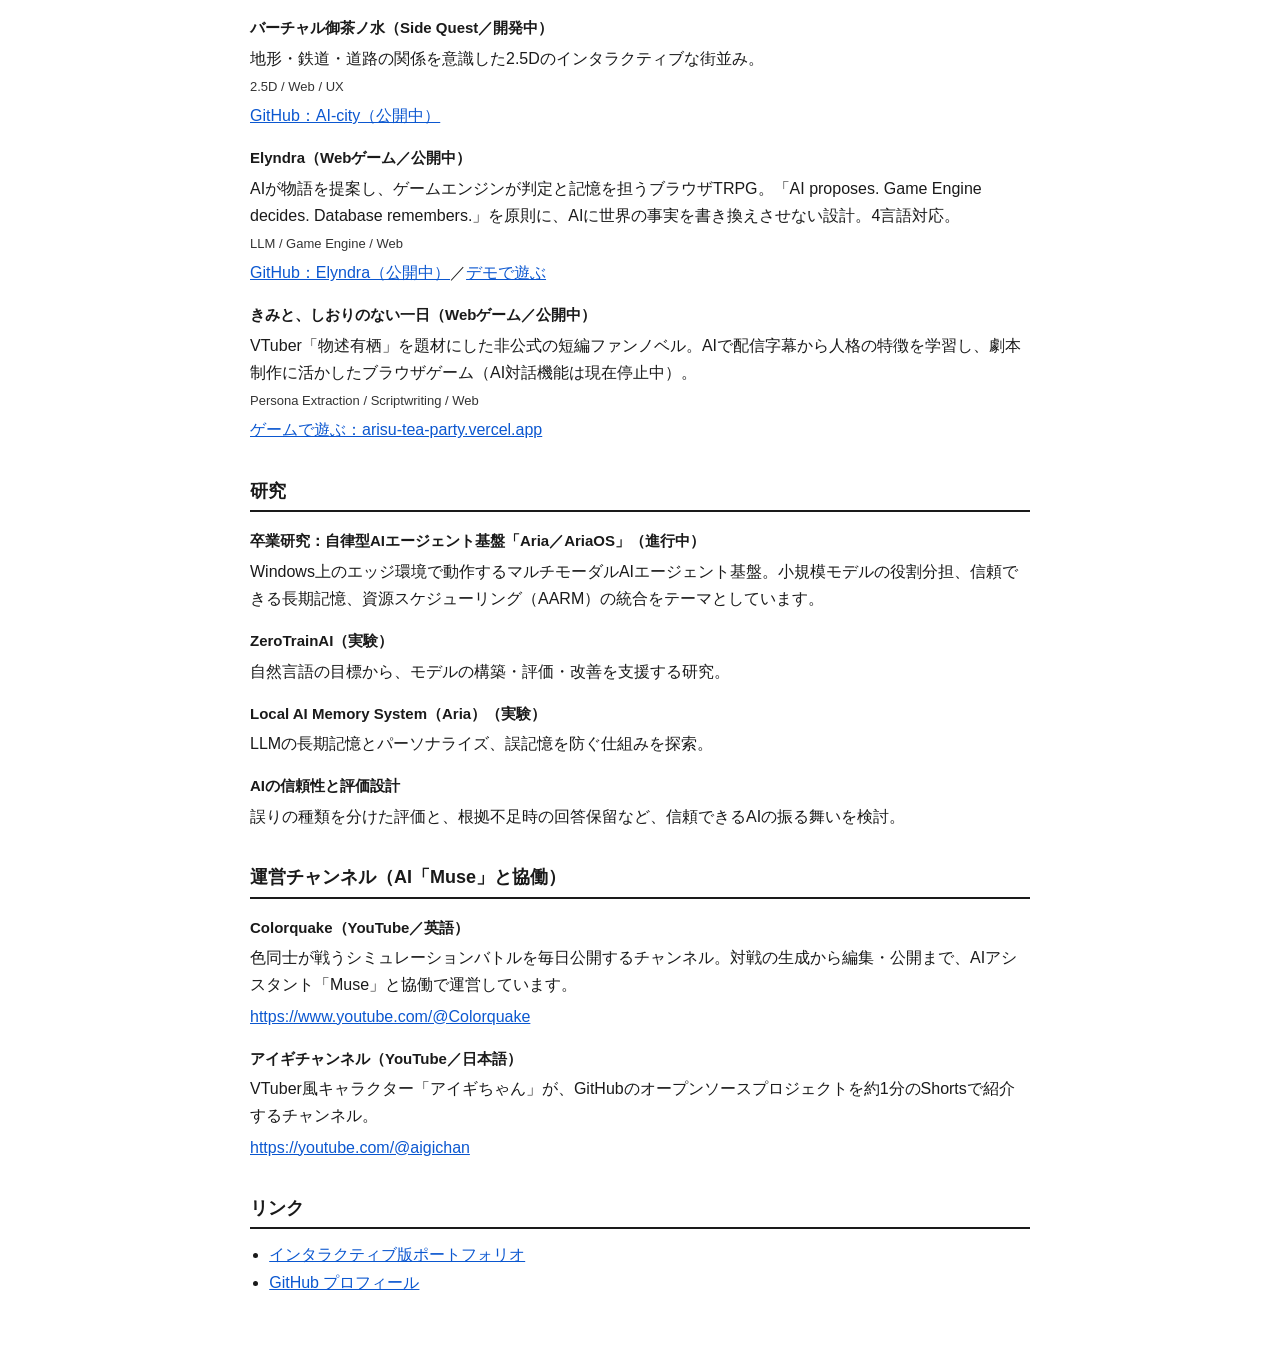
==== commit aa0eab61: "Arisu wording: persona learned (not extracted) by AI for scriptwriting" ====
--- a/plain.html
+++ b/plain.html
@@ -79,7 +79,7 @@
   <p class="tags">LLM / Game Engine / Web</p>
   <p><a href="https://github.com/jacksin2031/Elyndra" target="_blank" rel="noopener noreferrer">GitHub：Elyndra（公開中）</a>／<a href="https://jacksin2031.github.io/Elyndra/" target="_blank" rel="noopener noreferrer">デモで遊ぶ</a></p>
   <h3>きみと、しおりのない一日（Webゲーム／公開中）</h3>
-  <p>VTuber「物述有栖」を題材にした非公式の短編ファンノベル。AIで配信字幕から人格の特徴を抽出し、劇本制作に活かしたブラウザゲーム（AI対話機能は現在停止中）。</p>
+  <p>VTuber「物述有栖」を題材にした非公式の短編ファンノベル。AIで配信字幕から人格の特徴を学習し、劇本制作に活かしたブラウザゲーム（AI対話機能は現在停止中）。</p>
   <p class="tags">Persona Extraction / Scriptwriting / Web</p>
   <p><a href="https://arisu-tea-party.vercel.app/" target="_blank" rel="noopener noreferrer">ゲームで遊ぶ：arisu-tea-party.vercel.app</a></p>
 
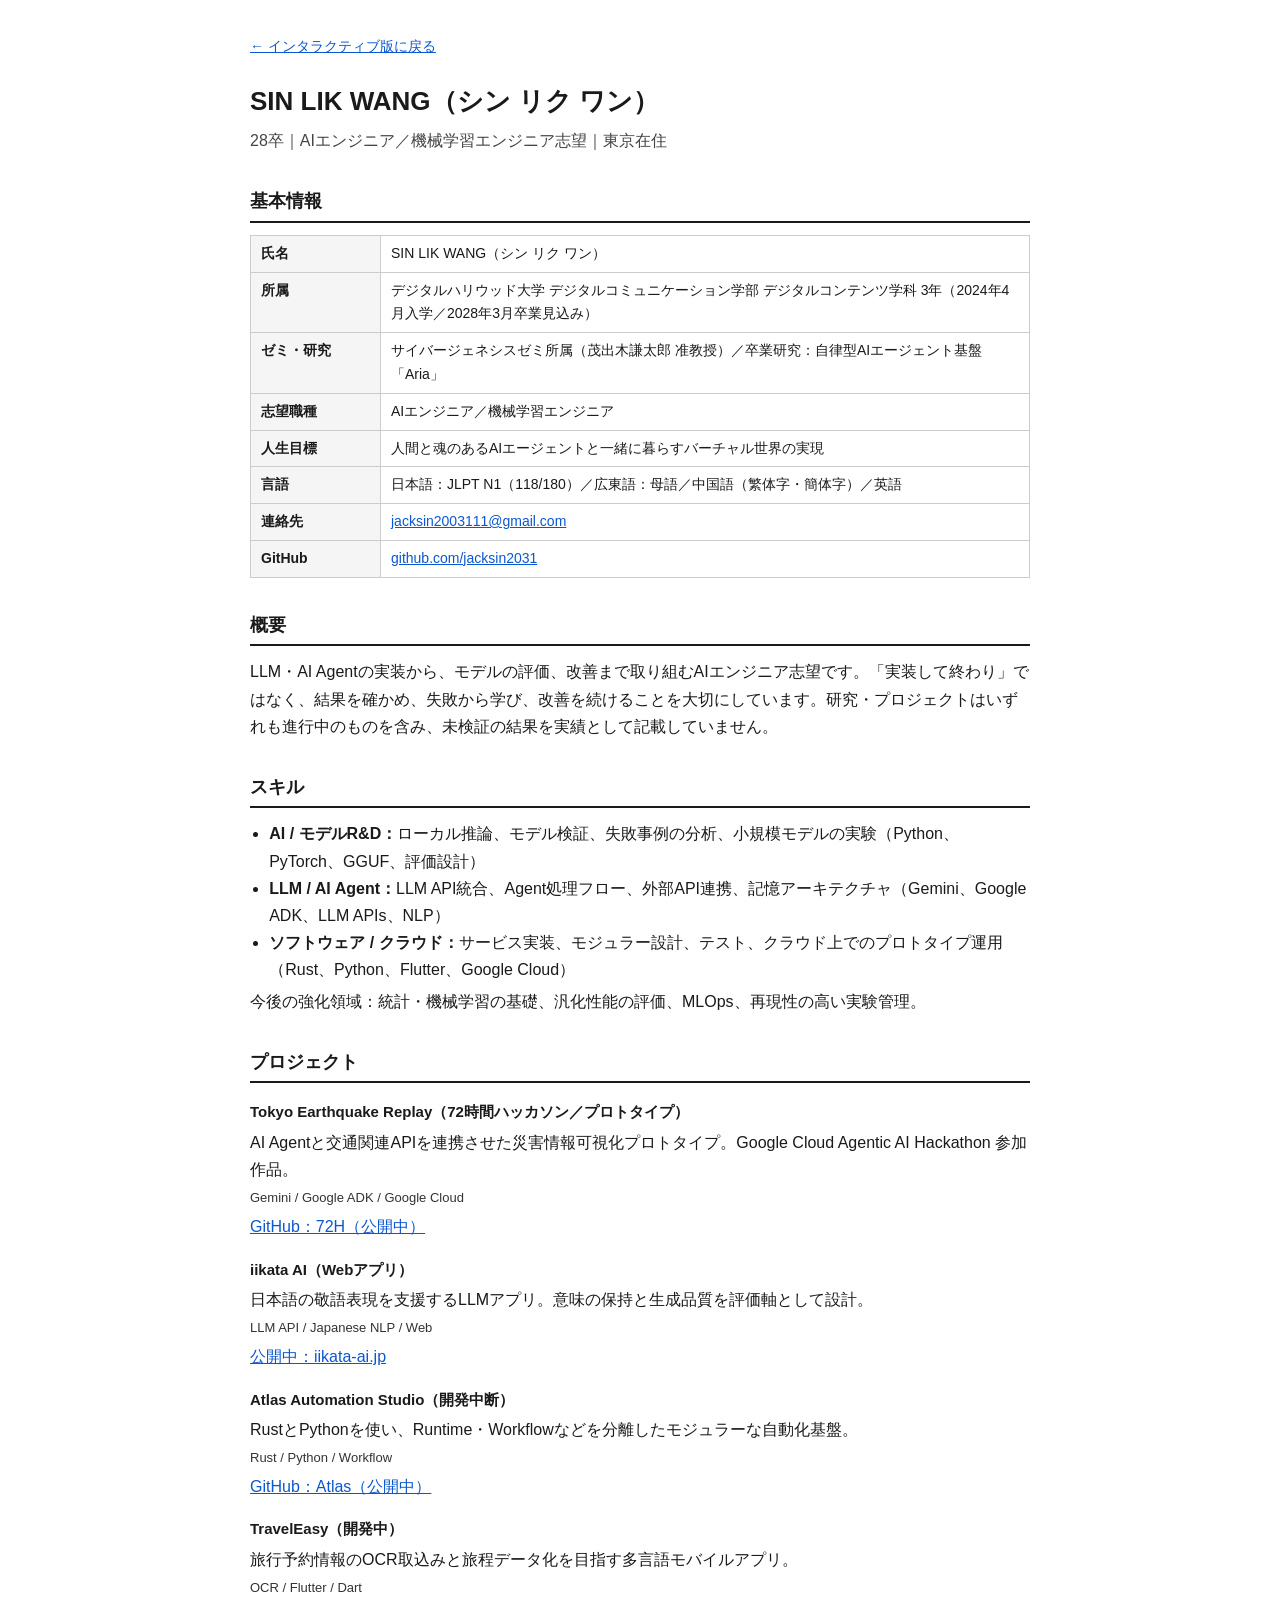
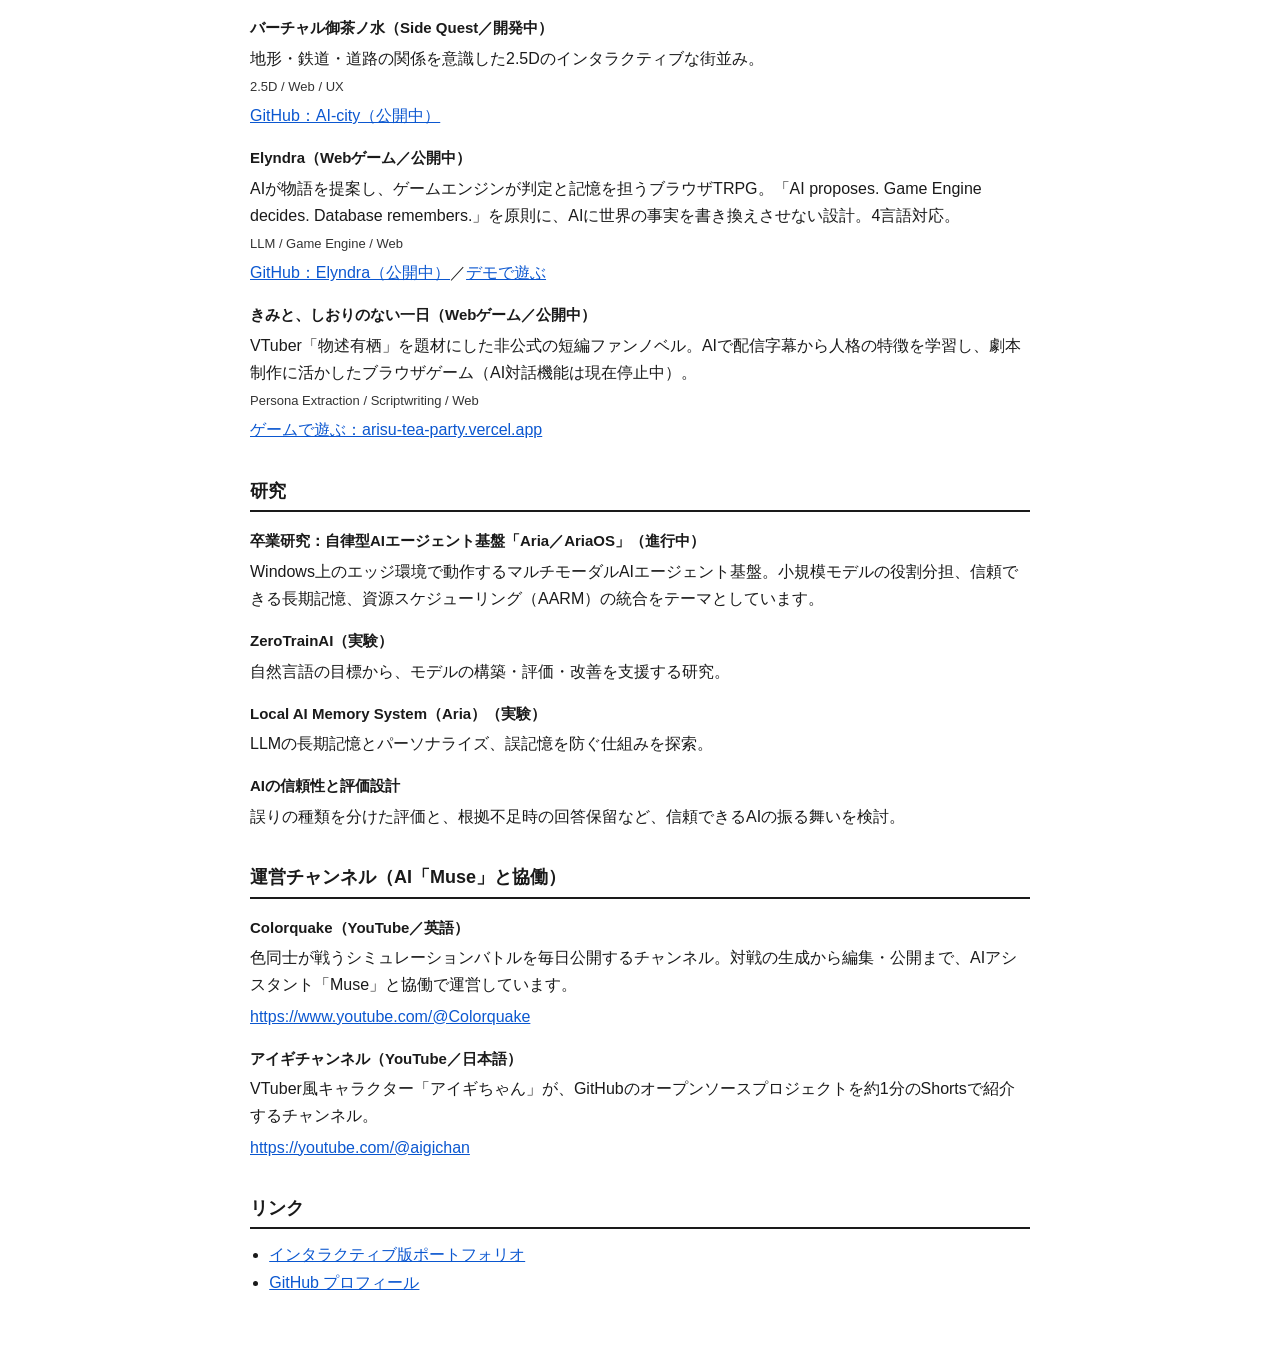
==== commit 670149fd: "Correct faculty name: Digital Communications (not Digital Content)" ====
--- a/plain.html
+++ b/plain.html
@@ -34,7 +34,7 @@
   <h2>基本情報</h2>
   <table>
     <tr><th>氏名</th><td>SIN LIK WANG（シン リク ワン）</td></tr>
-    <tr><th>所属</th><td>デジタルハリウッド大学 デジタルコンテンツ学部 デジタルコンテンツ学科 3年（2024年4月入学／2028年3月卒業見込み）</td></tr>
+    <tr><th>所属</th><td>デジタルハリウッド大学 デジタルコミュニケーション学部 デジタルコンテンツ学科 3年（2024年4月入学／2028年3月卒業見込み）</td></tr>
     <tr><th>ゼミ・研究</th><td>サイバージェネシスゼミ所属（茂出木謙太郎 准教授）／卒業研究：自律型AIエージェント基盤「Aria」</td></tr>
     <tr><th>志望職種</th><td>AIエンジニア／機械学習エンジニア</td></tr>
     <tr><th>人生目標</th><td>人間と魂のあるAIエージェントと一緒に暮らすバーチャル世界の実現</td></tr>
